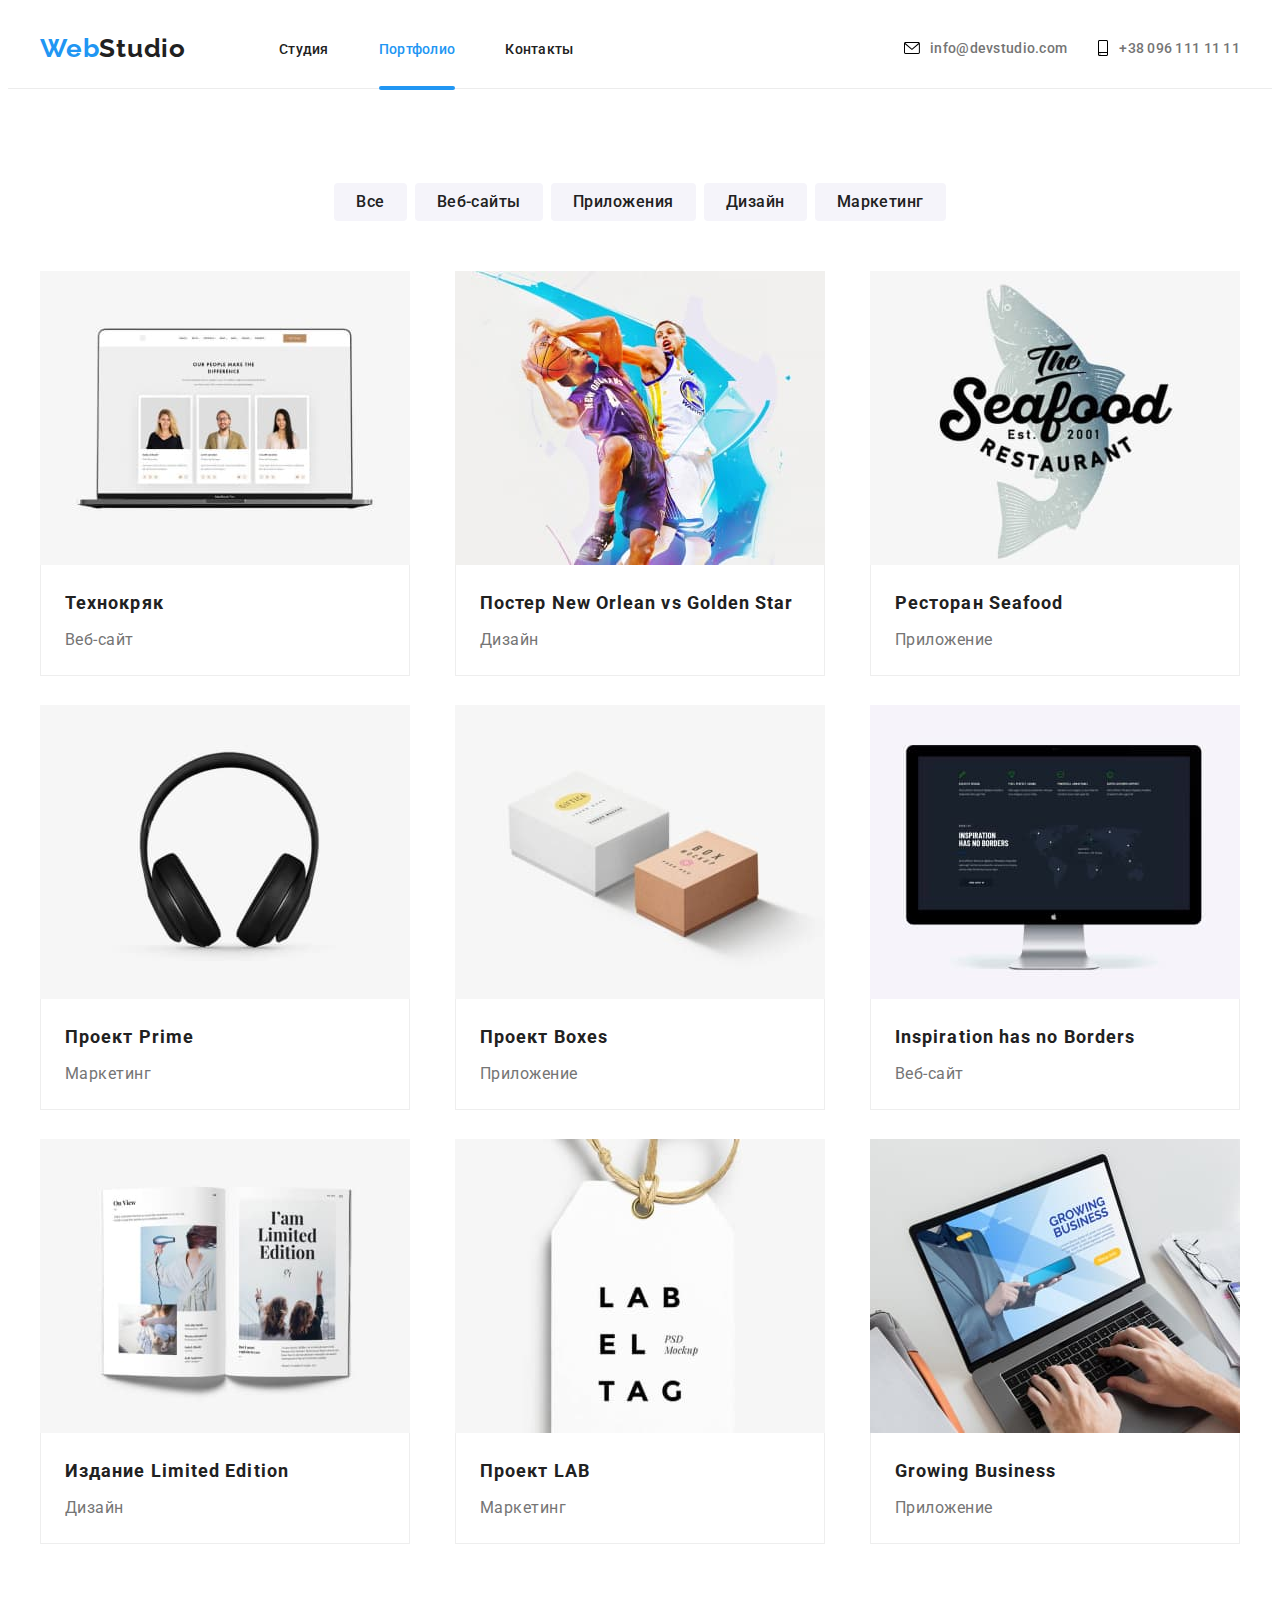
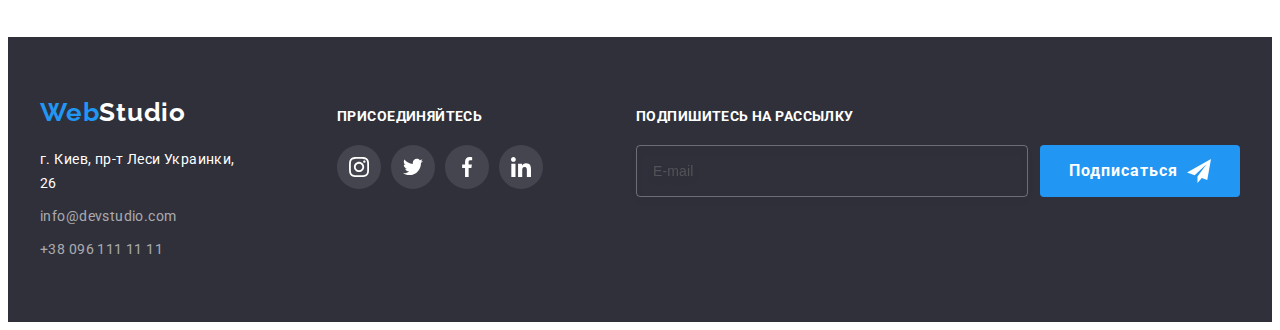
==== portfolio.html @ 103e04bd "Initial commit" ====
<!DOCTYPE html>
<html lang="ru">
  <head>
    <meta charset="UTF-8" />
    <meta http-equiv="X-UA-Compatible" content="IE=edge" />
    <meta name="viewport" content="width=device-width, initial-scale=1.0" />
    <title>Document</title>
    <link rel="preconnect" href="https://fonts.googleapis.com" />
    <link rel="preconnect" href="https://fonts.gstatic.com" crossorigin />
    <link
      href="https://fonts.googleapis.com/css2?family=Raleway:wght@700&family=Roboto:wght@400;500;700;900&display=swap"
      rel="stylesheet"
    />
    <link
      rel="stylesheet"
      href="https://cdnjs.cloudflare.com/ajax/libs/modern-normalize/1.1.0/modern-normalize.min.css"
      integrity="sha512-wpPYUAdjBVSE4KJnH1VR1HeZfpl1ub8YT/NKx4PuQ5NmX2tKuGu6U/JRp5y+Y8XG2tV+wKQpNHVUX03MfMFn9Q=="
      crossorigin="anonymous"
      referrerpolicy="no-referrer"
    />
    <link rel="stylesheet" href="./css/styles.css" />
  </head>

  <body>
    <header class="header">
      <div class="box-header conteiner">
        <nav class="nav">
          <div>
            <a href="./index.html" lang="en" class="logo"> <span>Web</span>Studio</a>
          </div>
          <ul class="nav-list">
            <li class="nav-li"><a href="./index.html" class="nav-link"> Студия </a></li>
            <li class="nav-li">
              <a href="./portfolio.html" class="nav-link">
                <span class="active-page">Портфолио</span>
              </a>
            </li>
            <li class="nav-li"><a href="" class="nav-link">Контакты</a></li>
          </ul>
        </nav>
        <div class="box-address">
          <a href="mailto:info@devstudio.com" class="contact">
            <svg width="16" height="12" class="icon-contact">
              <use href="./images/icons.svg#icon-envelope"></use>
            </svg>
            info@devstudio.com
          </a>

          <a href="tel:+38096111111" class="contact">
            <svg width="12" height="16" class="icon-contact">
              <use href="./images/icons.svg#icon-smartphone"></use>
            </svg>
            +38 096 111 11 11</a
          >
        </div>
      </div>
    </header>

    <main>
      <section class="section">
        <div class="conteiner">
          <h1 class="portfolio-title">Portfolio</h1>
          <ul class="filter">
            <li class="filter-li"><button type="button" class="button-filter">Все</button></li>
            <li class="filter-li">
              <button type="button" class="button-filter">Веб-сайты</button>
            </li>
            <li class="filter-li">
              <button type="button" class="button-filter">Приложения</button>
            </li>
            <li class="filter-li"><button type="button" class="button-filter">Дизайн</button></li>
            <li class="filter-li">
              <button type="button" class="button-filter">Маркетинг</button>
            </li>
          </ul>
          <ul class="examples">
            <li class="examples-list-item">
              <div class="box">
                <img src="./images/techocrack.jpg" alt="ноутбук" width="370" />
                <div class="hover">
                  <p>
                    Ресурс предлагает комплексные предложения с разным уровнем функционала и
                    сервисов. Все это позволит посетителю получить исчерпывающие сведения о компании
                    или частном лице.
                  </p>
                </div>
              </div>
              <div class="about">
                <h2 class="examles-title">Технокряк</h2>
                <p class="chapter">Веб-сайт</p>
              </div>
            </li>
            <li class="examples-list-item">
              <div class="box">
                <img src="./images/poster-new-orlean.jpg" alt="ноутбук" width="370" />
                <div class="hover">
                  <p>
                    Ресурс предлагает комплексные предложения с разным уровнем функционала и
                    сервисов. Все это позволит посетителю получить исчерпывающие сведения о компании
                    или частном лице.
                  </p>
                </div>
              </div>
              <div class="about">
                <h2 class="examles-title">
                  Постер <span lang="en">New Orlean vs Golden Star</span>
                </h2>
                <p class="chapter">Дизайн</p>
              </div>
            </li>
            <li class="examples-list-item">
              <div class="box">
                <img src="./images/restoraunt-seafood.jpg" alt="ноутбук" width="370" />
                <div class="hover">
                  <p>
                    Ресурс предлагает комплексные предложения с разным уровнем функционала и
                    сервисов. Все это позволит посетителю получить исчерпывающие сведения о компании
                    или частном лице.
                  </p>
                </div>
              </div>
              <div class="about">
                <h2 class="examles-title">Ресторан <span lang="en">Seafood</span></h2>
                <p class="chapter">Приложение</p>
              </div>
            </li>
            <li class="examples-list-item">
              <div class="box">
                <img src="./images/project-prime.jpg" alt="ноутбук" width="370" />
                <div class="hover">
                  <p>
                    Ресурс предлагает комплексные предложения с разным уровнем функционала и
                    сервисов. Все это позволит посетителю получить исчерпывающие сведения о компании
                    или частном лице.
                  </p>
                </div>
              </div>
              <div class="about">
                <h2 class="examles-title">Проект <span lang="en">Prime</span></h2>
                <p class="chapter">Маркетинг</p>
              </div>
            </li>
            <li class="examples-list-item">
              <div class="box">
                <img src="./images/project-box.jpg" alt="ноутбук" width="370" />
                <div class="hover">
                  <p>
                    Ресурс предлагает комплексные предложения с разным уровнем функционала и
                    сервисов. Все это позволит посетителю получить исчерпывающие сведения о компании
                    или частном лице.
                  </p>
                </div>
              </div>
              <div class="about">
                <h2 class="examles-title">Проект <span lang="en">Boxes</span></h2>
                <p class="chapter">Приложение</p>
              </div>
            </li>
            <li class="examples-list-item">
              <div class="box">
                <img src="./images/inspiration-has-no-border.jpg" alt="ноутбук" width="370" />
                <div class="hover">
                  <p>
                    Ресурс предлагает комплексные предложения с разным уровнем функционала и
                    сервисов. Все это позволит посетителю получить исчерпывающие сведения о компании
                    или частном лице.
                  </p>
                </div>
              </div>
              <div class="about">
                <h2 lang="en" class="examles-title">Inspiration has no Borders</h2>
                <p class="chapter">Веб-сайт</p>
              </div>
            </li>
            <li class="examples-list-item">
              <div class="box">
                <img src="./images/limited-edition.jpg" alt="ноутбук" width="370" />
                <div class="hover">
                  <p>
                    Ресурс предлагает комплексные предложения с разным уровнем функционала и
                    сервисов. Все это позволит посетителю получить исчерпывающие сведения о компании
                    или частном лице.
                  </p>
                </div>
              </div>
              <div class="about">
                <h2 class="examles-title">Издание <span lang="en">Limited Edition</span></h2>
                <p class="chapter">Дизайн</p>
              </div>
            </li>
            <li class="examples-list-item">
              <div class="box">
                <img src="./images/project-lab.jpg" alt="ноутбук" width="370" />
                <div class="hover">
                  <p>
                    Ресурс предлагает комплексные предложения с разным уровнем функционала и
                    сервисов. Все это позволит посетителю получить исчерпывающие сведения о компании
                    или частном лице.
                  </p>
                </div>
              </div>
              <div class="about">
                <h2 class="examles-title">Проект <span lang="en">LAB</span></h2>
                <p class="chapter">Маркетинг</p>
              </div>
            </li>
            <li class="examples-list-item">
              <div class="box">
                <img src="./images/application-growing-business.jpg" alt="ноутбук" width="370" />
                <div class="hover">
                  <p>
                    Ресурс предлагает комплексные предложения с разным уровнем функционала и
                    сервисов. Все это позволит посетителю получить исчерпывающие сведения о компании
                    или частном лице.
                  </p>
                </div>
              </div>

              <div class="about">
                <h2 lang="en" class="examles-title">Growing Business</h2>
                <p class="chapter">Приложение</p>
              </div>
            </li>
          </ul>
        </div>
      </section>
    </main>
    <footer class="footer">
        <div class="conteiner">
            <div class="contact-box">
                <a href="./index.html" lang="en" class="logo-footer"> <span>Web</span>Studio</a>
                <address>
                    <ul>
                        <li class="address-list"> <a href="https://goo.gl/maps/yEBao31RHu9TZT2b6" class="address">г. Киев, пр-т Леси
                                Украинки, 26</a> </li>
                        <li class="address-list"> <a href="mailto:info@devstudio.com" class="mail">info@devstudio.com</a></li>
                        <li class="address-list"> <a href="tel:+38096111111" class="tell">+38 096 111 11 11</a></li>
                    </ul>
                </address>
            </div>
            <div class="social-box-footer">
                <h2 class="title-footer" >Присоединяйтесь</h2>
                <ul class="social-list-footer">
                    <li class="social-icon-footer">
                        <a href="" class="footer-social-link">
                            <svg width="20" height="20">
                                <use href="./images/icons.svg#icon-instagram"></use>
                            </svg>
                        </a>
                        
                    </li>
                    <li class="social-icon-footer">
                        <a href="" class="footer-social-link">
                            <svg width="20" height="20">
                                <use href="./images/icons.svg#icon-twitter"></use>
                            </svg>
                        </a>
                        
                    </li>
                    <li class="social-icon-footer">
                        <a href="" class="footer-social-link">
                            <svg width="20" height="20">
                                <use href="./images/icons.svg#icon-facebook"></use>
                            </svg>
                        </a>
                        
                    </li>
                    <li class="social-icon-footer">
                        <a href="" class="footer-social-link">
                            <svg width="20" height="20">
                                <use href="./images/icons.svg#icon-linkedin"></use>
                            </svg>
                        </a>
                    </li>
                </ul>
            </div>
            <form class="footer-form">
                <h2 class="title-footer">Подпишитесь на рассылку</h2>
                <div class="form">
                <label for="email"></label>
                <input type="email" name="email" id="email" placeholder="E-mail" class="email">
                <button type="submit" class="button">
                    <span>Подписаться</span> 
                    <svg  width="24" height="24" >
                        <use href="./images/icons.svg#icon-send"></use>
                    </svg>
                </button>
                </div>
                
            </form>
            
        </div>
        
    </footer>






  </body>
</html>
---- css/styles.css ----
:root {
    --primary-text-color: #757575;
    --title-text-color: #212121;
    --accent-color:  #2196F3;
    --primary-white-color: #ffffff;
    --icons-color: #AFB1B8;
}

body {
        background-color: var(--primary-white-color);
        color: var(--primary-text-color);
        font-family:  Roboto, sans-serif;
        
}

h1, h2, h3, ul, p {
    margin: 0;
    padding: 0;
}

img {
    display: block;
}


/* *:hover,
*:focus {
    transition: opacity 2500ms cubic-bezier(0.4, 0, 0.2, 1);
} */

.conteiner {
    width: 1200px;
    margin-left: auto;
    margin-right: auto;
    padding-left: 15px;
    padding-right: 15px;
}

.section {
    padding-top: 94px;
    padding-bottom: 94px;

    
}



/* HEADER */

.header {
    /* height: 80px; */
    border-bottom: #ECECEC solid 1px;
    /* border: 1px solid red; */

}

.box-header {
    display: flex;
    justify-content: space-between;
    align-items: center;

}

.nav {
    display: flex;
    align-items: center;
}

.nav-list {
    display: flex;
}

.nav-li {
    position: relative;
}

.nav-li:not(:last-child) {
    margin-right: 50px;
}

.box-address {
    display: flex;
}



.box-contact{
    display: flex;
    align-items: center;

}
.box-contact:first-child {
    margin-right: 50px;
}


.nav-link {
    color: var(--title-text-color);
    font-weight: 500;
    font-size: 14px;
    line-height: 1.17;
    letter-spacing: 0.02em;
    text-decoration: none;

    padding: 32px 0;

    transition: color 250ms cubic-bezier(0.4, 0, 0.2, 1);
}



.nav-li,
.footer li {
    list-style-type: none;

}

.nav-link:hover,
.nav-link:focus,
.logo:hover,
.logo:focus,
.contact:hover,
.contact:focus,
.address:hover,
.address:focus,
.mail:hover,
.mail:focus,
.tell:hover,
.tell:focus {
    color: var(--accent-color);
    
}

.logo {
    margin-right: 93px;

    color: var(--title-text-color);
    font-family: 'Raleway';
    font-weight: 700;
    font-size: 26px;
    line-height: 1.19;
    letter-spacing: 0.03em;
    text-decoration: none;

    transition: color 250ms cubic-bezier(0.4, 0, 0.2, 1);
}

.logo span,
.active-page {
    color: var(--accent-color);
}

.active-page::after {
    position: absolute;
    content: "";
    left: 0;
    bottom: -32px;
    height: 4px;
    width: 100%;
    background-color: var(--accent-color);
    border-radius: 2px;
}


.contact {
    display: flex;
    align-items: center;


    color: var(--primary-text-color);
    text-decoration: none;
    font-weight: 500;
    font-size: 14px;
    line-height: 1.17;
    letter-spacing: 0.02em;

    padding: 32px 0;

    transition: color 250ms cubic-bezier(0.4, 0, 0.2, 1),
    fill 250ms cubic-bezier(0.4, 0, 0.2, 1);
   }

.contact:first-child {
       margin-right: 30px;
    }

.icon-header {
        padding-right: 10px;
    }

.contact:hover,
.contact:focus {
        fill: var(--accent-color);
    }

.contact span {
    color: var(--accent-color);
}


/* .contact::before {
    content: "";
    width: 16px;
    height: 12px;
    pading-right: 10px;
    background: red;
    background-image: url(../images/icons.svg#icon-smartphone);
    background-size: contain;
} */

.icon-contact {
    margin-right: 10px;
}




/* HERO */


.hero {
    /* height: calc(100vh - 80px);
    displey: flex;
    align-items: center;
    background-image: url("../images/baner.jpg"); */
    
    text-align: center;
    padding-top: 200px;
    padding-bottom: 200px;
    margin-left: auto;
    margin-right: auto;

    background: linear-gradient(to right, rgba(0, 0, 0, 0.1), 
    rgba(0, 0, 0, 0.1)), 
    url(../images/baner.jpg);
    background-repeat: no-repeat;
    background-size: cover;
    background-position: 50% 50%;

}

.hero h1 {
    margin-bottom: 30px;
 
    color: #ffffff;
    font-weight: 900;
    font-size: 44px;
    line-height: 1.36;
    letter-spacing: 0.06em;
    text-transform: uppercase;
}

.button {
   
    padding-top: 10px;
    padding-left: 32px;
    padding-bottom: 10px;
    padding-right: 32px;
    border-radius: 4px;

    background-color: var(--accent-color);
    font-family: inherit;
    font-weight: 700;
    font-size: 16px;
    line-height: 1.88;
    letter-spacing: 0.06em;
    color: #FFFFFF;
    border: none;
    cursor: pointer;
}


/* НАШЕ ПРЕИМУЩЕСТВО */

.benefits h2 {
    position: absolute;
    width: 1px;
    height: 1px;
    margin: -1px;
    border: 0;
    padding: 0;
    clip: rect(0 0 0 0);
    overflow: hidden;
}

.benefits-list {
    display: flex;
    justify-content: space-between;
}

.benefits h3 {
    margin-bottom: 10px;

    font-weight: 700;
    font-size: 14px;
    line-height: 1.14;
    letter-spacing: 0.03em;
    text-transform: uppercase;
    color: var(--title-text-color);
}

.benefits-list-item {
    width: 270px;
}

.benefits-box {
    display: flex;
    justify-content: center;
    align-items: center;
    margin-bottom: 30px;
    width: 270px;
    height: 120px;
    background-color: #F5F4FA;
    border-radius: 4px;
}


.benefits li,
.work li,
.comand li,
.filter li,
.examples li {
    list-style-type: none;
}

.benefits p {
    font-size: 14px;
    line-height: 1.71;
    letter-spacing: 0.03em;
}

/* WORK */

.work {
   padding-top: 0; 
}


.work-list {
    display: flex;
    justify-content: space-between;
}

.work-list-item {
    position: relative;
    
}

.work-list .label {
    display: flex;
    justify-content: center;
    align-items: center;

    position: absolute;
    left: 0;
    bottom: 0;
    
    height: 70px;
    width: 100%;
    background-color: rgba(47, 48, 58, 0.8);
}

.work-list .title {
    
    font-weight: 700;
    font-size: 14px;
    line-height: 1.14;
    text-align: center;
    
    letter-spacing: 0.03em;
    text-transform: uppercase;
    color: var(--primary-white-color);
}

.work h2,
.comand h2,
.clients h2 {
    margin-bottom: 50px;

    font-weight: 700;
    font-size: 36px;
    line-height: 1.17;
    text-align: center;
    letter-spacing: 0.03em;
    color: var(--title-text-color);
}



/* COMAND */

.comand  {
    background: #F5F4FA;
}

.comand-list {
    display: flex;
    justify-content: space-between;
}

.about {
    padding-top: 30px;
    padding-bottom: 30px;
    font-weight: 400;
    font-size: 16px;
    letter-spacing: 0.03em;
}

.comand h3 {
    /* margin-top: 30px; */
    margin-bottom: 10px;

    font-weight: 500;
    font-size: 16px;
    line-height: 1.19;
    color: var(--title-text-color);
    text-align: center;
}

.comand-list-item {
    width: 270px;
    /* height: 368px; */
    background: var(--primary-white-color);

    box-shadow: 0px 1px 3px rgba(0, 0, 0, 0.12), 0px 1px 1px rgba(0, 0, 0, 0.14), 0px 2px 1px rgba(0, 0, 0, 0.2);
    border-radius: 0px 0px 4px 4px;
}

.comand-list-item p {
    text-align: center
}

.social-box {
    display: flex;
    margin-top: 16px;
    justify-content: center;
}



.social-icon-link {
    display: flex;
    justify-content: center;
    align-items: center;

    width: 44px;
    height: 44px;
    border-radius: 50%;
    background-color: transparent;
    fill: var(--icons-color);

    transition: fill 250ms cubic-bezier(0.4, 0, 0.2, 1),
    background-color 250ms cubic-bezier(0.4, 0, 0.2, 1);
}

.social-icon-link:hover,
.social-icon-link:focus {
    fill: var(--primary-white-color);
    background-color: var(--accent-color);
}

.social-icon:not(:last-child) {
    margin-right: 10px;
}


/* CLIENTS */

.clients-list {
    
}

.client-list-item {
    list-style-type: none;
    
    }

.clients-list {
    display: flex;
    justify-content: space-between;

    }

.clients-link {
    display: flex;
    justify-content: center;
    align-items: center;

    width: 170px;
    height: 92px;
    border: 1px solid var(--icons-color);
    fill: var(--icons-color);
    border-radius: 4px;
    
    transition: fill 200ms cubic-bezier(0.4, 0, 0.2, 1),
    border-color 250ms cubic-bezier(0.4, 0, 0.2, 1);
}

    
        

.clients-link:hover,
.clients-link:focus {
    border-color: var(--accent-color);
    fill: var(--accent-color);

}


/* FOOTER */

.footer {
    
    /* padding-top: 60px; */
    /* padding-bottom: 60px; */
    background-color: #2F303A;
    /* width: 100vw; */
        
}

.footer .conteiner {
    display: flex;
}

.footer .contact-box {
    padding: 60px 0;
}


.logo-footer {
    display: inline-block;
   
    color: var(--primary-white-color);
    font-family: 'Raleway';
    font-weight: 700;
    font-size: 26px;
    line-height: 1.19;
    letter-spacing: 0.03em;
}

.logo-footer span {
    color: var(--accent-color);
}

.footer a {
    text-decoration: none;
}

.address-list:first-child {
    margin-top: 20px;
}

.address-list {
    margin-top: 9px;
    font-style: normal;
}

.address {
    display: inline-block;
   

    font-size: 14px;
    line-height: 1.71;
    letter-spacing: 0.03em;
    color: var(--primary-white-color);
    

}

.mail,
.tell {
    display: inline-block;
    

    font-weight: 400;
    font-size: 14px;
    line-height: 1.71;
    letter-spacing: 0.03em;
    color: rgba(255, 255, 255, 0.6);
   
}

.social-box-footer {
    margin-left: 85px;
    padding-top: 72px;
    padding-bottom: 100px;
}


.title-footer {
    margin-bottom: 20px;
    font-weight: 700;
    font-size: 14px;
    line-height: 1.14;
    letter-spacing: 0.03em;
    text-transform: uppercase;
    color: var(--primary-white-color);
}

.footer-social-link {
    display: flex;
    justify-content: center;
    align-items: center;
    
    width: 44px;
    height: 44px;
    border-radius: 50%;
    background-color: rgba(255, 255, 255, 0.1);
    fill: var(--primary-white-color);

    transition: background-color 250ms cubic-bezier(0.4, 0, 0.2, 1);

    
}

.footer-social-link:hover,
.footer-social-link:focus {
    background-color: var(--accent-color)
}

.social-list-footer {
    display: flex;

}

.social-icon-footer:not(:last-child) {
    margin-right: 10px;
}


.footer-form {
    margin-left: 93px;
    padding-top: 72px;
    padding-bottom: 94px;
}


.footer-form .form {
    display: flex;
}

.footer-form .email {
    width: 358px;
    background-color: inherit;
    padding: 15px 16px;
    margin-right: 12px;

    font-weight: 400;
    font-size: 16px;
    line-height: 1.25;
    letter-spacing: 0.03em;
    color: rgba(255, 255, 255, 0.6);
    border: 1px solid rgba(255, 255, 255, 0.3);
    filter: drop-shadow(0px 4px 4px rgba(0, 0, 0, 0.15));
    border-radius: 4px;
}

.footer-form .button {
    width: 200px;
    padding: 10px 29px;
    display: flex;
    justify-content: space-between;
    align-items: center;
    
}




/* PORTFOLIO */

.portfolio-title {
    display: none;
}

.filter {
    display: flex;
    justify-content: center;
    margin-bottom: 50px;
  }

.button-filter {
    display: inline-block;
    padding-left: 22px;
    padding-bottom: 6px;
    padding-right: 22px;
    padding-top: 6px;
    border-radius: 4px;

    background-color: #F5F4FA;
    font-family: inherit;
    font-weight: 500;
    font-size: 16px;
    line-height: 1.62;
    text-align: center;
    letter-spacing: 0.03em;
    color: var(--title-text-color);
    border: none;
    list-style-type: none;
    cursor: pointer;

    transition: background-color 250ms cubic-bezier(0.4, 0, 0.2, 1),
    color 250ms cubic-bezier(0.4, 0, 0.2, 1),
    box-shadow 250ms cubic-bezier(0.4, 0, 0.2, 1);
}

.filter-li:not(:last-child) {
    margin-right: 8px;
}



.button-filter:hover,
.button-filter:focus {
    background-color: #2196F3;
    color: var(--primary-white-color);
    box-shadow: 0px 3px 1px rgba(0, 0, 0, 0.1), 0px 1px 2px rgba(0, 0, 0, 0.08), 0px 2px 2px rgba(0, 0, 0, 0.12);
 }

.examples {
    display: flex;
    flex-wrap: wrap;
    justify-content: space-between;

    
}

.examples .box {
    position: relative;
    overflow: hidden;
}



.examples-list-item .hover {
    position: absolute;
    left: 0;
    top: 0;
    background-color: rgba(33, 150, 243, 0.9);
    height: 100%;
    width: 100%;

    padding: 63px 24px;

    transform: translateY(100%);
    transition: transform 250ms cubic-bezier(0.4, 0, 0.2, 1);

    font-size: 18px;
    line-height: 1.56;
    letter-spacing: 0.03em;
    color: var(--primary-white-color);

    /* opacity: 0; */

}

.examples-list-item:hover .hover {
    /* opacity: 1; */
    transform: translateY(0);
    
}


.examles-title {
    margin-bottom: 4px;
   
    font-weight: 700;
    font-size: 18px;
    line-height: 2;
    letter-spacing: 0.06em;
    color: var(--title-text-color);
}

.examples-list-item {
    height: 404px;
    width: 370px;
    
    margin-bottom: 30px;

    transition: box-shadow 250ms cubic-bezier(0.4, 0, 0.2, 1);
}

.examples-list-item:nth-last-child(-n+3){
    margin-bottom: 0;
}


 
.examples-list-item:hover,
.examples-list-item:focus {
    box-shadow: 
    0px 1px 1px rgba(0, 0, 0, 0.12), 
    0px 4px 4px rgba(0, 0, 0, 0.06), 
    1px 4px 6px rgba(0, 0, 0, 0.16);
}


.examples-list-item .about {
    padding-top: 20px;
    padding-right: 24px;
    padding-bottom: 20px;
    padding-left: 24px;
    border: #EEEEEE solid 1px;
    border-top: none;
}

.chapter {
    font-size: 16px;
    line-height: 1.88;
    letter-spacing: 0.03em;
    
}


/* MODAL */

.backdrop {
    position: fixed;
    top: 0;
    left: 0;
    background-color: rgba(0, 0, 0, 0.2);
    height: 100%;
    width: 100%;

    visibility: visible;
    opacity: 1;
    transform: scale(1);
    transition: opacity 250ms cubic-bezier(0.4, 0, 0.2, 1),
    transform 250ms cubic-bezier(0.4, 0, 0.2, 1),
    visibility 250ms cubic-bezier(0.4, 0, 0.2, 1);
}

.backdrop.is-hidden {
    visibility: hidden;
    pointer-events: none;
    opacity: 0;

    transform: scale(0.1);
 

}

.modal {
    position: absolute;
    top: 50%;
    left: 50%;
    transform: translate(-50%, -50%);
    width: 528px;
    height: 581px;
    background-color: var(--primary-white-color);
    box-shadow: 
    0px 1px 3px rgba(0, 0, 0, 0.12), 
    0px 1px 1px rgba(0, 0, 0, 0.14), 
    0px 2px 1px rgba(0, 0, 0, 0.2);
    border-radius: 4px;

    
}




.modal .close-icon {
    display: flex;
    justify-content: center;
    align-items: center;
    fill: var(--title-text-color);
    

    position: absolute;
    top: 8px;
    right: 8px;
    height: 30px;
    width: 30px;
    background-color: var(--primary-white-color);
    border: 1px solid rgba(0, 0, 0, 0.1);
    border-radius: 50%;
    cursor: pointer;

    fill: var(--title-text-color);
}


.modal .form-modal {
    padding: 40px;
    display: flex;
    flex-direction: column;

}


.modal .title {
    margin-bottom: 12px;
   
    font-weight: 700;
    font-size: 20px;
    line-height: 1.15;
    text-align: center;
    letter-spacing: 0.03em;

    color: var(--title-text-color);
}


.modal .form-field {
    position: relative;
    
    margin-bottom: 10px;

    /* border: 1px solid red; */
}


.modal .form-label {
    display: block;
    margin-bottom: 4px;

    font-weight: 400;
    font-size: 12px;
    line-height: 1.17;
    letter-spacing: 0.01em;
    
    color: var(--primary-text-color);

    /* border: 1px solid greenyellow; */
}

.modal .form-input {
    display: inline-block;
    width: 100%;
    height: 40px;
    padding-left: 42px;
    border: 1px solid rgba(33, 33, 33, 0.2);
    border-radius: 4px;
    cursor: pointer;

    transition: border-color 250ms cubic-bezier(0.4, 0, 0.2, 1);
    
}

.modal .form-icon {
    display: inline-block;
    position: absolute;
    bottom: 7px;
    left: 14px;
    fill: var(--title-text-color);

    transition: fill 250ms cubic-bezier(0.4, 0, 0.2, 1);
}

.modal .form-input:focus,
.modal .form-input:hover,
.modal .form-texterea:focus,
.modal .form-texterea:hover {
    border-color: var(--accent-color);
    
}

.modal .form-input:focus + .form-icon {
    fill: var(--accent-color);
}

.modal .form-input:focus,
.modal .form-texterea:focus {
    outline: none;
}

.modal .form-coment {
    position: relative;
    
}


.modal .form-texterea {
    resize: none;
    width: 100%;
    height: 120px;
    padding: 12px 16px;
    border: 1px solid rgba(33, 33, 33, 0.2);
    border-radius: 4px;
    cursor: pointer;
    transition: border-color 250ms cubic-bezier(0.4, 0, 0.2, 1);
}

::-webkit-input-placeholder {
    font-weight: 400;
    font-size: 14px;
    line-height: 1.14;
    letter-spacing: 0.01em;
    color: rgba(117, 117, 117, 0.5);

}

:-moz-placeholder {
    font-weight: 400;
    font-size: 14px;
    line-height: 1.14;
    letter-spacing: 0.01em;
    color: rgba(117, 117, 117, 0.5);
}

::-moz-placeholder {
    font-weight: 400;
    font-size: 14px;
    line-height: 1.14;
    letter-spacing: 0.01em;
    color: rgba(117, 117, 117, 0.5);
}

:-ms-input-placeholder {

    font-weight: 400;
    font-size: 14px;
    line-height: 1.14;
    letter-spacing: 0.01em;
    color: rgba(117, 117, 117, 0.5);
}

.modal .form-checkbox {
    margin-top: 20px;
    position: relative;
    margin-bottom: 30px;
  

}

.modal .form-checkbox-hid {
    position: absolute;
    width: 1px;
    height: 1px;
    margin: -1px;
    border: 0;
    padding: 0;
    clip: rect(0 0 0 0);
    overflow: hidden;
}


.modal .check-icon {
    display: inline-block;
    position: absolute;
    top: 3px;
    left: 0;
    width: 16px;
    height: 15px;
    fill: transparent;
    border: 1px solid var(--title-text-color);
    border-radius: 2px;
    transition: fill 250ms cubic-bezier(0.4, 0, 0.2, 1);
}

.modal .label-checkbox {

    font-weight: 400;
    font-size: 14px;
    line-height: 1.71;
    letter-spacing: 0.03em;
    color: var(--primary-text-color);

    margin-left: 36px;
    
}

.modal .form-checkbox-hid:checked + .check-icon {
    fill: var(--accent-color);

}


.modal .border {
    display: inline-block;
    position: absolute;
    top: -1px;
    left: -1px;
}


.modal .policy {
    color: var(--accent-color);
}

.modal .button {
    margin: 0 auto;
    width: 200px;
    box-shadow: 0px 4px 4px rgba(0, 0, 0, 0.15);
    border-radius: 4px;
}
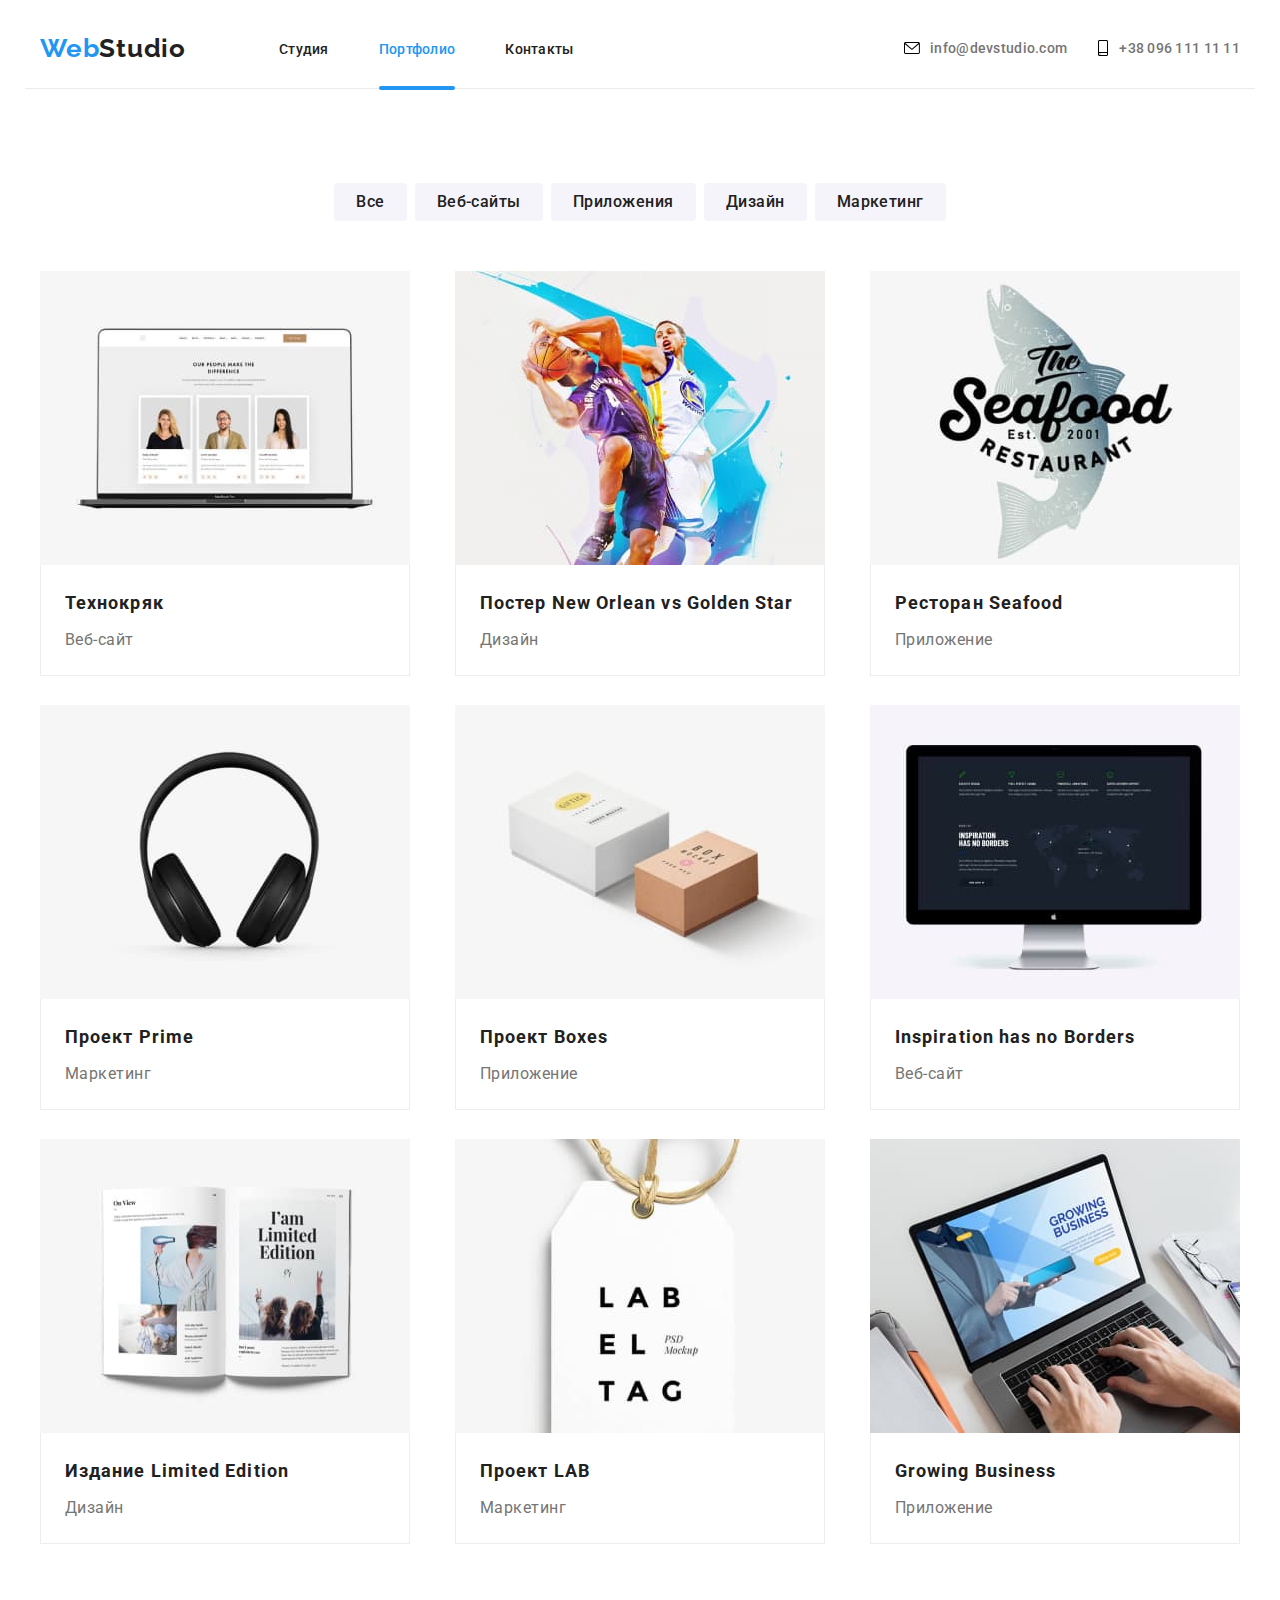
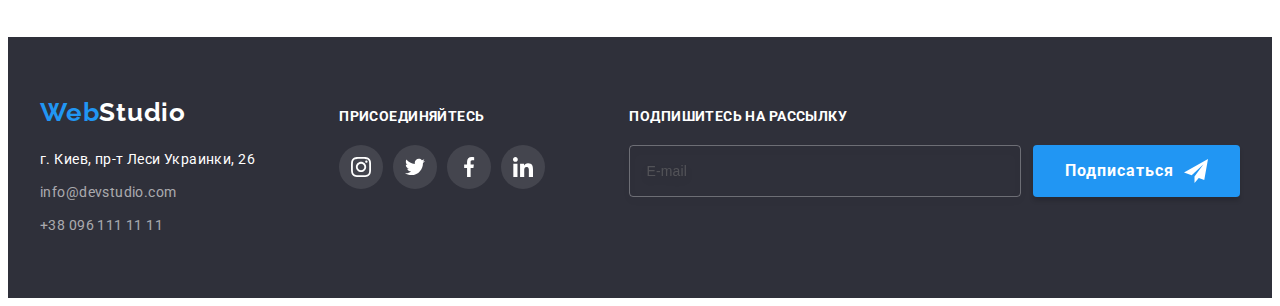
==== commit 5ac6f2c5: "add bem" ====
--- a/portfolio.html
+++ b/portfolio.html
@@ -22,32 +22,32 @@
   </head>
 
   <body>
-    <header class="header">
-      <div class="box-header conteiner">
-        <nav class="nav">
+    <header class="header conteiner">
+      <div class="header__box">
+        <nav class="header__nav">
           <div>
-            <a href="./index.html" lang="en" class="logo"> <span>Web</span>Studio</a>
+            <a href="./index.html" lang="en" class="logo header__logo">
+              <span class="logo--accent">Web</span>Studio</a
+            >
           </div>
-          <ul class="nav-list">
-            <li class="nav-li"><a href="./index.html" class="nav-link"> Студия </a></li>
-            <li class="nav-li">
-              <a href="./portfolio.html" class="nav-link">
-                <span class="active-page">Портфолио</span>
-              </a>
-            </li>
-            <li class="nav-li"><a href="" class="nav-link">Контакты</a></li>
+          <ul class="header__list">
+            <li class="header__li"><a href="./index.html" class="header__link">Студия</a></li>
+            <li class="header__li">
+              <a href="./portfolio.html" class="header__link header__link--active">Портфолио</a>
+            </li>
+            <li class="header__li"><a href="" class="header__link">Контакты</a></li>
           </ul>
         </nav>
-        <div class="box-address">
-          <a href="mailto:info@devstudio.com" class="contact">
-            <svg width="16" height="12" class="icon-contact">
+        <div class="header__box">
+          <a href="mailto:info@devstudio.com" class="header__contact">
+            <svg width="16" height="12" class="header__icon">
               <use href="./images/icons.svg#icon-envelope"></use>
             </svg>
             info@devstudio.com
           </a>
 
-          <a href="tel:+38096111111" class="contact">
-            <svg width="12" height="16" class="icon-contact">
+          <a href="tel:+38096111111" class="header__contact">
+            <svg width="12" height="16" class="header__icon">
               <use href="./images/icons.svg#icon-smartphone"></use>
             </svg>
             +38 096 111 11 11</a
@@ -58,167 +58,173 @@
 
     <main>
       <section class="section">
-        <div class="conteiner">
-          <h1 class="portfolio-title">Portfolio</h1>
+        <div class="conteiner portfolio">
+          <h1 class="portfolio__title">Portfolio</h1>
+
           <ul class="filter">
-            <li class="filter-li"><button type="button" class="button-filter">Все</button></li>
-            <li class="filter-li">
-              <button type="button" class="button-filter">Веб-сайты</button>
-            </li>
-            <li class="filter-li">
-              <button type="button" class="button-filter">Приложения</button>
-            </li>
-            <li class="filter-li"><button type="button" class="button-filter">Дизайн</button></li>
-            <li class="filter-li">
-              <button type="button" class="button-filter">Маркетинг</button>
+            <li class="filter__item">
+              <button type="button" class="filter__button">Все</button>
+            </li>
+            <li class="filter__item">
+              <button type="button" class="filter__button">Веб-сайты</button>
+            </li>
+            <li class="filter__item">
+              <button type="button" class="filter__button">Приложения</button>
+            </li>
+            <li class="filter__item">
+              <button type="button" class="filter__button">Дизайн</button>
+            </li>
+            <li class="filter__item">
+              <button type="button" class="filter__button">Маркетинг</button>
             </li>
           </ul>
+
           <ul class="examples">
-            <li class="examples-list-item">
-              <div class="box">
+            <li class="examples__item">
+              <div class="examples__box">
                 <img src="./images/techocrack.jpg" alt="ноутбук" width="370" />
-                <div class="hover">
-                  <p>
-                    Ресурс предлагает комплексные предложения с разным уровнем функционала и
-                    сервисов. Все это позволит посетителю получить исчерпывающие сведения о компании
-                    или частном лице.
-                  </p>
-                </div>
-              </div>
-              <div class="about">
-                <h2 class="examles-title">Технокряк</h2>
-                <p class="chapter">Веб-сайт</p>
-              </div>
-            </li>
-            <li class="examples-list-item">
-              <div class="box">
+                <div class="examples__hover">
+                  <p>
+                    Ресурс предлагает комплексные предложения с разным уровнем функционала и
+                    сервисов. Все это позволит посетителю получить исчерпывающие сведения о компании
+                    или частном лице.
+                  </p>
+                </div>
+              </div>
+              <div class="examples__about">
+                <h2 class="examples__title">Технокряк</h2>
+                <p class="examples__chapter">Веб-сайт</p>
+              </div>
+            </li>
+            <li class="examples__item">
+              <div class="examples__box">
                 <img src="./images/poster-new-orlean.jpg" alt="ноутбук" width="370" />
-                <div class="hover">
-                  <p>
-                    Ресурс предлагает комплексные предложения с разным уровнем функционала и
-                    сервисов. Все это позволит посетителю получить исчерпывающие сведения о компании
-                    или частном лице.
-                  </p>
-                </div>
-              </div>
-              <div class="about">
-                <h2 class="examles-title">
+                <div class="examples__hover">
+                  <p>
+                    Ресурс предлагает комплексные предложения с разным уровнем функционала и
+                    сервисов. Все это позволит посетителю получить исчерпывающие сведения о компании
+                    или частном лице.
+                  </p>
+                </div>
+              </div>
+              <div class="examples__about">
+                <h2 class="examples__title">
                   Постер <span lang="en">New Orlean vs Golden Star</span>
                 </h2>
-                <p class="chapter">Дизайн</p>
-              </div>
-            </li>
-            <li class="examples-list-item">
-              <div class="box">
+                <p class="examples__chapter">Дизайн</p>
+              </div>
+            </li>
+            <li class="examples__item">
+              <div class="examples__box">
                 <img src="./images/restoraunt-seafood.jpg" alt="ноутбук" width="370" />
-                <div class="hover">
-                  <p>
-                    Ресурс предлагает комплексные предложения с разным уровнем функционала и
-                    сервисов. Все это позволит посетителю получить исчерпывающие сведения о компании
-                    или частном лице.
-                  </p>
-                </div>
-              </div>
-              <div class="about">
-                <h2 class="examles-title">Ресторан <span lang="en">Seafood</span></h2>
-                <p class="chapter">Приложение</p>
-              </div>
-            </li>
-            <li class="examples-list-item">
-              <div class="box">
+                <div class="examples__hover">
+                  <p>
+                    Ресурс предлагает комплексные предложения с разным уровнем функционала и
+                    сервисов. Все это позволит посетителю получить исчерпывающие сведения о компании
+                    или частном лице.
+                  </p>
+                </div>
+              </div>
+              <div class="examples__about">
+                <h2 class="examples__title">Ресторан <span lang="en">Seafood</span></h2>
+                <p class="examples__chapter">Приложение</p>
+              </div>
+            </li>
+            <li class="examples__item">
+              <div class="examples__box">
                 <img src="./images/project-prime.jpg" alt="ноутбук" width="370" />
-                <div class="hover">
-                  <p>
-                    Ресурс предлагает комплексные предложения с разным уровнем функционала и
-                    сервисов. Все это позволит посетителю получить исчерпывающие сведения о компании
-                    или частном лице.
-                  </p>
-                </div>
-              </div>
-              <div class="about">
-                <h2 class="examles-title">Проект <span lang="en">Prime</span></h2>
-                <p class="chapter">Маркетинг</p>
-              </div>
-            </li>
-            <li class="examples-list-item">
-              <div class="box">
+                <div class="examples__hover">
+                  <p>
+                    Ресурс предлагает комплексные предложения с разным уровнем функционала и
+                    сервисов. Все это позволит посетителю получить исчерпывающие сведения о компании
+                    или частном лице.
+                  </p>
+                </div>
+              </div>
+              <div class="examples__about">
+                <h2 class="examples__title">Проект <span lang="en">Prime</span></h2>
+                <p class="examples__chapter">Маркетинг</p>
+              </div>
+            </li>
+            <li class="examples__item">
+              <div class="examples__box">
                 <img src="./images/project-box.jpg" alt="ноутбук" width="370" />
-                <div class="hover">
-                  <p>
-                    Ресурс предлагает комплексные предложения с разным уровнем функционала и
-                    сервисов. Все это позволит посетителю получить исчерпывающие сведения о компании
-                    или частном лице.
-                  </p>
-                </div>
-              </div>
-              <div class="about">
-                <h2 class="examles-title">Проект <span lang="en">Boxes</span></h2>
-                <p class="chapter">Приложение</p>
-              </div>
-            </li>
-            <li class="examples-list-item">
-              <div class="box">
+                <div class="examples__hover">
+                  <p>
+                    Ресурс предлагает комплексные предложения с разным уровнем функционала и
+                    сервисов. Все это позволит посетителю получить исчерпывающие сведения о компании
+                    или частном лице.
+                  </p>
+                </div>
+              </div>
+              <div class="examples__about">
+                <h2 class="examples__title">Проект <span lang="en">Boxes</span></h2>
+                <p class="examples__chapter">Приложение</p>
+              </div>
+            </li>
+            <li class="examples__item">
+              <div class="examples__box">
                 <img src="./images/inspiration-has-no-border.jpg" alt="ноутбук" width="370" />
-                <div class="hover">
-                  <p>
-                    Ресурс предлагает комплексные предложения с разным уровнем функционала и
-                    сервисов. Все это позволит посетителю получить исчерпывающие сведения о компании
-                    или частном лице.
-                  </p>
-                </div>
-              </div>
-              <div class="about">
-                <h2 lang="en" class="examles-title">Inspiration has no Borders</h2>
-                <p class="chapter">Веб-сайт</p>
-              </div>
-            </li>
-            <li class="examples-list-item">
-              <div class="box">
+                <div class="examples__hover">
+                  <p>
+                    Ресурс предлагает комплексные предложения с разным уровнем функционала и
+                    сервисов. Все это позволит посетителю получить исчерпывающие сведения о компании
+                    или частном лице.
+                  </p>
+                </div>
+              </div>
+              <div class="examples__about">
+                <h2 lang="en" class="examples__title">Inspiration has no Borders</h2>
+                <p class="examples__chapter">Веб-сайт</p>
+              </div>
+            </li>
+            <li class="examples__item">
+              <div class="examples__box">
                 <img src="./images/limited-edition.jpg" alt="ноутбук" width="370" />
-                <div class="hover">
-                  <p>
-                    Ресурс предлагает комплексные предложения с разным уровнем функционала и
-                    сервисов. Все это позволит посетителю получить исчерпывающие сведения о компании
-                    или частном лице.
-                  </p>
-                </div>
-              </div>
-              <div class="about">
-                <h2 class="examles-title">Издание <span lang="en">Limited Edition</span></h2>
-                <p class="chapter">Дизайн</p>
-              </div>
-            </li>
-            <li class="examples-list-item">
-              <div class="box">
+                <div class="examples__hover">
+                  <p>
+                    Ресурс предлагает комплексные предложения с разным уровнем функционала и
+                    сервисов. Все это позволит посетителю получить исчерпывающие сведения о компании
+                    или частном лице.
+                  </p>
+                </div>
+              </div>
+              <div class="examples__about">
+                <h2 class="examples__title">Издание <span lang="en">Limited Edition</span></h2>
+                <p class="examples__chapter">Дизайн</p>
+              </div>
+            </li>
+            <li class="examples__item">
+              <div class="examples__box">
                 <img src="./images/project-lab.jpg" alt="ноутбук" width="370" />
-                <div class="hover">
-                  <p>
-                    Ресурс предлагает комплексные предложения с разным уровнем функционала и
-                    сервисов. Все это позволит посетителю получить исчерпывающие сведения о компании
-                    или частном лице.
-                  </p>
-                </div>
-              </div>
-              <div class="about">
-                <h2 class="examles-title">Проект <span lang="en">LAB</span></h2>
-                <p class="chapter">Маркетинг</p>
-              </div>
-            </li>
-            <li class="examples-list-item">
-              <div class="box">
+                <div class="examples__hover">
+                  <p>
+                    Ресурс предлагает комплексные предложения с разным уровнем функционала и
+                    сервисов. Все это позволит посетителю получить исчерпывающие сведения о компании
+                    или частном лице.
+                  </p>
+                </div>
+              </div>
+              <div class="examples__about">
+                <h2 class="examples__title">Проект <span lang="en">LAB</span></h2>
+                <p class="examples__chapter">Маркетинг</p>
+              </div>
+            </li>
+            <li class="examples__item">
+              <div class="examples__box">
                 <img src="./images/application-growing-business.jpg" alt="ноутбук" width="370" />
-                <div class="hover">
-                  <p>
-                    Ресурс предлагает комплексные предложения с разным уровнем функционала и
-                    сервисов. Все это позволит посетителю получить исчерпывающие сведения о компании
-                    или частном лице.
-                  </p>
-                </div>
-              </div>
-
-              <div class="about">
-                <h2 lang="en" class="examles-title">Growing Business</h2>
-                <p class="chapter">Приложение</p>
+                <div class="examples__hover">
+                  <p>
+                    Ресурс предлагает комплексные предложения с разным уровнем функционала и
+                    сервисов. Все это позволит посетителю получить исчерпывающие сведения о компании
+                    или частном лице.
+                  </p>
+                </div>
+              </div>
+
+              <div class="examples__about">
+                <h2 lang="en" class="examples__title">Growing Business</h2>
+                <p class="examples__chapter">Приложение</p>
               </div>
             </li>
           </ul>
@@ -226,77 +232,78 @@
       </section>
     </main>
     <footer class="footer">
-        <div class="conteiner">
-            <div class="contact-box">
-                <a href="./index.html" lang="en" class="logo-footer"> <span>Web</span>Studio</a>
-                <address>
-                    <ul>
-                        <li class="address-list"> <a href="https://goo.gl/maps/yEBao31RHu9TZT2b6" class="address">г. Киев, пр-т Леси
-                                Украинки, 26</a> </li>
-                        <li class="address-list"> <a href="mailto:info@devstudio.com" class="mail">info@devstudio.com</a></li>
-                        <li class="address-list"> <a href="tel:+38096111111" class="tell">+38 096 111 11 11</a></li>
-                    </ul>
-                </address>
-            </div>
-            <div class="social-box-footer">
-                <h2 class="title-footer" >Присоединяйтесь</h2>
-                <ul class="social-list-footer">
-                    <li class="social-icon-footer">
-                        <a href="" class="footer-social-link">
-                            <svg width="20" height="20">
-                                <use href="./images/icons.svg#icon-instagram"></use>
-                            </svg>
-                        </a>
-                        
-                    </li>
-                    <li class="social-icon-footer">
-                        <a href="" class="footer-social-link">
-                            <svg width="20" height="20">
-                                <use href="./images/icons.svg#icon-twitter"></use>
-                            </svg>
-                        </a>
-                        
-                    </li>
-                    <li class="social-icon-footer">
-                        <a href="" class="footer-social-link">
-                            <svg width="20" height="20">
-                                <use href="./images/icons.svg#icon-facebook"></use>
-                            </svg>
-                        </a>
-                        
-                    </li>
-                    <li class="social-icon-footer">
-                        <a href="" class="footer-social-link">
-                            <svg width="20" height="20">
-                                <use href="./images/icons.svg#icon-linkedin"></use>
-                            </svg>
-                        </a>
-                    </li>
-                </ul>
-            </div>
-            <form class="footer-form">
-                <h2 class="title-footer">Подпишитесь на рассылку</h2>
-                <div class="form">
-                <label for="email"></label>
-                <input type="email" name="email" id="email" placeholder="E-mail" class="email">
-                <button type="submit" class="button">
-                    <span>Подписаться</span> 
-                    <svg  width="24" height="24" >
-                        <use href="./images/icons.svg#icon-send"></use>
-                    </svg>
-                </button>
-                </div>
-                
-            </form>
-            
+      <div class="conteiner footer__conteiner">
+        <div class="footer__box">
+          <a href="./index.html" lang="en" class="logo footer__logo">
+            <span class="footer__logo--accent">Web</span>Studio</a
+          >
+          <address class="address">
+            <ul>
+              <li class="address__item">
+                <a href="https://goo.gl/maps/yEBao31RHu9TZT2b6" class="address__link"
+                  >г. Киев, пр-т Леси Украинки, 26</a
+                >
+              </li>
+              <li class="address__item">
+                <a href="mailto:info@devstudio.com" class="address__link address__link--color"
+                  >info@devstudio.com</a
+                >
+              </li>
+              <li class="address__item">
+                <a href="tel:+38096111111" class="address__link address__link--color"
+                  >+38 096 111 11 11</a
+                >
+              </li>
+            </ul>
+          </address>
         </div>
-        
+        <div class="footer_box2">
+          <h2 class="footer__title">Присоединяйтесь</h2>
+          <ul class="social">
+            <li class="social__item">
+              <a href="" class="social__link footer__link--color">
+                <svg width="20" height="20">
+                  <use href="./images/icons.svg#icon-instagram"></use>
+                </svg>
+              </a>
+            </li>
+            <li class="social__item">
+              <a href="" class="social__link footer__link--color">
+                <svg width="20" height="20">
+                  <use href="./images/icons.svg#icon-twitter"></use>
+                </svg>
+              </a>
+            </li>
+            <li class="social__item">
+              <a href="" class="social__link footer__link--color">
+                <svg width="20" height="20">
+                  <use href="./images/icons.svg#icon-facebook"></use>
+                </svg>
+              </a>
+            </li>
+            <li class="social__item">
+              <a href="" class="social__link footer__link--color">
+                <svg width="20" height="20">
+                  <use href="./images/icons.svg#icon-linkedin"></use>
+                </svg>
+              </a>
+            </li>
+          </ul>
+        </div>
+        <form class="form">
+          <h2 class="form__title">Подпишитесь на рассылку</h2>
+          <div class="form__box">
+            <label for="email"></label>
+            <input type="email" name="email" id="email" placeholder="E-mail" class="form__email" />
+            <button type="submit" class="button form__button">
+              <span class="form__action">Подписаться</span>
+              <svg width="24" height="24">
+                <use href="./images/icons.svg#icon-send"></use>
+              </svg>
+            </button>
+          </div>
+        </form>
+      </div>
     </footer>
-
-
-
-
-
-
   </body>
 </html>
--- a/css/styles.css
+++ b/css/styles.css
@@ -22,6 +22,13 @@
     display: block;
 }
 
+li {
+    list-style-type: none;
+}
+
+a {
+    text-decoration:none;
+}
 
 /* *:hover,
 *:focus {
@@ -48,59 +55,44 @@
 /* HEADER */
 
 .header {
-    /* height: 80px; */
     border-bottom: #ECECEC solid 1px;
-    /* border: 1px solid red; */
-
-}
-
-.box-header {
+
+}
+
+.header__box {
     display: flex;
     justify-content: space-between;
     align-items: center;
 
 }
 
-.nav {
+.header__nav {
     display: flex;
     align-items: center;
 }
 
-.nav-list {
-    display: flex;
-}
-
-.nav-li {
+.header__list {
+    display: flex;
+}
+
+.header__li {
     position: relative;
 }
 
-.nav-li:not(:last-child) {
+.header__li:not(:last-child) {
     margin-right: 50px;
 }
 
-.box-address {
-    display: flex;
-}
-
-
-
-.box-contact{
-    display: flex;
-    align-items: center;
-
-}
-.box-contact:first-child {
-    margin-right: 50px;
-}
-
-
-.nav-link {
+.header__box {
+    display: flex;
+}
+
+.header__link {
     color: var(--title-text-color);
     font-weight: 500;
     font-size: 14px;
     line-height: 1.17;
     letter-spacing: 0.02em;
-    text-decoration: none;
 
     padding: 32px 0;
 
@@ -109,48 +101,45 @@
 
 
 
-.nav-li,
-.footer li {
-    list-style-type: none;
-
-}
-
-.nav-link:hover,
-.nav-link:focus,
+.header__link:hover,
+.header__link:focus,
 .logo:hover,
 .logo:focus,
-.contact:hover,
-.contact:focus,
-.address:hover,
-.address:focus,
+.header__contact:hover,
+.header__contact:focus,
 .mail:hover,
 .mail:focus,
 .tell:hover,
-.tell:focus {
+.tell:focus 
+{
     color: var(--accent-color);
     
 }
 
 .logo {
-    margin-right: 93px;
-
+    
     color: var(--title-text-color);
     font-family: 'Raleway';
     font-weight: 700;
     font-size: 26px;
     line-height: 1.19;
     letter-spacing: 0.03em;
-    text-decoration: none;
+   
 
     transition: color 250ms cubic-bezier(0.4, 0, 0.2, 1);
 }
 
-.logo span,
-.active-page {
+
+.header__logo {
+    margin-right: 93px;
+}
+
+.logo--accent,
+.header__link--active {
     color: var(--accent-color);
 }
 
-.active-page::after {
+.header__link--active::after {
     position: absolute;
     content: "";
     left: 0;
@@ -162,13 +151,12 @@
 }
 
 
-.contact {
+.header__contact {
     display: flex;
     align-items: center;
 
 
     color: var(--primary-text-color);
-    text-decoration: none;
     font-weight: 500;
     font-size: 14px;
     line-height: 1.17;
@@ -180,35 +168,19 @@
     fill 250ms cubic-bezier(0.4, 0, 0.2, 1);
    }
 
-.contact:first-child {
+.header__contact:first-child {
        margin-right: 30px;
     }
 
-.icon-header {
-        padding-right: 10px;
-    }
-
-.contact:hover,
-.contact:focus {
+
+
+.header__contact:hover,
+.header__contact:focus {
         fill: var(--accent-color);
     }
 
-.contact span {
-    color: var(--accent-color);
-}
-
-
-/* .contact::before {
-    content: "";
-    width: 16px;
-    height: 12px;
-    pading-right: 10px;
-    background: red;
-    background-image: url(../images/icons.svg#icon-smartphone);
-    background-size: contain;
-} */
-
-.icon-contact {
+
+.header__icon {
     margin-right: 10px;
 }
 
@@ -219,10 +191,6 @@
 
 
 .hero {
-    /* height: calc(100vh - 80px);
-    displey: flex;
-    align-items: center;
-    background-image: url("../images/baner.jpg"); */
     
     text-align: center;
     padding-top: 200px;
@@ -239,7 +207,7 @@
 
 }
 
-.hero h1 {
+.hero__title {
     margin-bottom: 30px;
  
     color: #ffffff;
@@ -272,7 +240,7 @@
 
 /* НАШЕ ПРЕИМУЩЕСТВО */
 
-.benefits h2 {
+.benefits__title {
     position: absolute;
     width: 1px;
     height: 1px;
@@ -283,12 +251,12 @@
     overflow: hidden;
 }
 
-.benefits-list {
+.benefits__list {
     display: flex;
     justify-content: space-between;
 }
 
-.benefits h3 {
+.benefits__topic {
     margin-bottom: 10px;
 
     font-weight: 700;
@@ -299,11 +267,11 @@
     color: var(--title-text-color);
 }
 
-.benefits-list-item {
+.benefits__item {
     width: 270px;
 }
 
-.benefits-box {
+.benefits__box {
     display: flex;
     justify-content: center;
     align-items: center;
@@ -315,15 +283,8 @@
 }
 
 
-.benefits li,
-.work li,
-.comand li,
-.filter li,
-.examples li {
-    list-style-type: none;
-}
-
-.benefits p {
+
+.benefits__about {
     font-size: 14px;
     line-height: 1.71;
     letter-spacing: 0.03em;
@@ -336,17 +297,17 @@
 }
 
 
-.work-list {
+.work__list {
     display: flex;
     justify-content: space-between;
 }
 
-.work-list-item {
+.work__item {
     position: relative;
     
 }
 
-.work-list .label {
+.work__label {
     display: flex;
     justify-content: center;
     align-items: center;
@@ -360,7 +321,7 @@
     background-color: rgba(47, 48, 58, 0.8);
 }
 
-.work-list .title {
+.work__topic {
     
     font-weight: 700;
     font-size: 14px;
@@ -372,9 +333,9 @@
     color: var(--primary-white-color);
 }
 
-.work h2,
-.comand h2,
-.clients h2 {
+.work__title,
+.comand__title,
+.clients__title {
     margin-bottom: 50px;
 
     font-weight: 700;
@@ -393,12 +354,12 @@
     background: #F5F4FA;
 }
 
-.comand-list {
+.comand__list {
     display: flex;
     justify-content: space-between;
 }
 
-.about {
+.comand__box {
     padding-top: 30px;
     padding-bottom: 30px;
     font-weight: 400;
@@ -406,8 +367,8 @@
     letter-spacing: 0.03em;
 }
 
-.comand h3 {
-    /* margin-top: 30px; */
+.comand__topic {
+   
     margin-bottom: 10px;
 
     font-weight: 500;
@@ -417,28 +378,29 @@
     text-align: center;
 }
 
-.comand-list-item {
+.comand__item {
     width: 270px;
-    /* height: 368px; */
     background: var(--primary-white-color);
-
     box-shadow: 0px 1px 3px rgba(0, 0, 0, 0.12), 0px 1px 1px rgba(0, 0, 0, 0.14), 0px 2px 1px rgba(0, 0, 0, 0.2);
     border-radius: 0px 0px 4px 4px;
 }
 
-.comand-list-item p {
+.comand__about {
     text-align: center
 }
 
-.social-box {
-    display: flex;
+.social {
+    display: flex;
+    
+    justify-content: center;
+}
+
+.comand__social {
     margin-top: 16px;
-    justify-content: center;
-}
-
-
-
-.social-icon-link {
+}
+
+
+.social__link {
     display: flex;
     justify-content: center;
     align-items: center;
@@ -453,35 +415,27 @@
     background-color 250ms cubic-bezier(0.4, 0, 0.2, 1);
 }
 
-.social-icon-link:hover,
-.social-icon-link:focus {
+.social__link:hover,
+.social__link:focus {
     fill: var(--primary-white-color);
     background-color: var(--accent-color);
 }
 
-.social-icon:not(:last-child) {
+.social__item:not(:last-child) {
     margin-right: 10px;
 }
 
 
 /* CLIENTS */
 
-.clients-list {
-    
-}
-
-.client-list-item {
-    list-style-type: none;
-    
-    }
-
-.clients-list {
+
+.clients__list {
     display: flex;
     justify-content: space-between;
 
-    }
-
-.clients-link {
+}
+
+.clients__link {
     display: flex;
     justify-content: center;
     align-items: center;
@@ -499,8 +453,8 @@
     
         
 
-.clients-link:hover,
-.clients-link:focus {
+.clients__link:hover,
+.clients__link:focus {
     border-color: var(--accent-color);
     fill: var(--accent-color);
 
@@ -510,84 +464,67 @@
 /* FOOTER */
 
 .footer {
-    
-    /* padding-top: 60px; */
-    /* padding-bottom: 60px; */
     background-color: #2F303A;
-    /* width: 100vw; */
-        
-}
-
-.footer .conteiner {
-    display: flex;
-}
-
-.footer .contact-box {
+    width: 100%;
+         
+}
+
+.footer__conteiner {
+    display: flex;
+    justify-content: space-between;
+    align-items: baseline;
     padding: 60px 0;
 }
 
 
-.logo-footer {
+
+.footer__logo {
+    color: var(--primary-white-color)
+}
+
+.footer__logo--accent {
+    color: var(--accent-color);
+
+    /* border: 1px solid white; */
+}
+
+
+
+.address__item:first-child {
+    margin-top: 20px;
+}
+
+.address__item:not(:first-child){
+    margin-top: 9px;
+}
+
+.address__item {
+    font-style: normal;
+    
+
+    /* border: 1px solid  red; */
+}
+
+
+.address__link {
+    color: var(--primary-white-color);
     display: inline-block;
-   
-    color: var(--primary-white-color);
-    font-family: 'Raleway';
-    font-weight: 700;
-    font-size: 26px;
-    line-height: 1.19;
-    letter-spacing: 0.03em;
-}
-
-.logo-footer span {
-    color: var(--accent-color);
-}
-
-.footer a {
-    text-decoration: none;
-}
-
-.address-list:first-child {
-    margin-top: 20px;
-}
-
-.address-list {
-    margin-top: 9px;
-    font-style: normal;
-}
-
-.address {
-    display: inline-block;
-   
-
     font-size: 14px;
     line-height: 1.71;
     letter-spacing: 0.03em;
-    color: var(--primary-white-color);
-    
-
-}
-
-.mail,
-.tell {
-    display: inline-block;
-    
-
-    font-weight: 400;
-    font-size: 14px;
-    line-height: 1.71;
-    letter-spacing: 0.03em;
+}
+
+.address__link--color {
     color: rgba(255, 255, 255, 0.6);
-   
-}
-
-.social-box-footer {
-    margin-left: 85px;
-    padding-top: 72px;
-    padding-bottom: 100px;
-}
-
-
-.title-footer {
+
+}
+
+
+
+
+
+.footer__title,
+.form__title {
     margin-bottom: 20px;
     font-weight: 700;
     font-size: 14px;
@@ -597,49 +534,17 @@
     color: var(--primary-white-color);
 }
 
-.footer-social-link {
-    display: flex;
-    justify-content: center;
-    align-items: center;
-    
-    width: 44px;
-    height: 44px;
-    border-radius: 50%;
+.footer__link--color {
     background-color: rgba(255, 255, 255, 0.1);
     fill: var(--primary-white-color);
-
-    transition: background-color 250ms cubic-bezier(0.4, 0, 0.2, 1);
-
-    
-}
-
-.footer-social-link:hover,
-.footer-social-link:focus {
-    background-color: var(--accent-color)
-}
-
-.social-list-footer {
-    display: flex;
-
-}
-
-.social-icon-footer:not(:last-child) {
-    margin-right: 10px;
-}
-
-
-.footer-form {
-    margin-left: 93px;
-    padding-top: 72px;
-    padding-bottom: 94px;
-}
-
-
-.footer-form .form {
-    display: flex;
-}
-
-.footer-form .email {
+}
+
+
+.form__box {
+    display: flex;
+}
+
+.form__email {
     width: 358px;
     background-color: inherit;
     padding: 15px 16px;
@@ -655,22 +560,33 @@
     border-radius: 4px;
 }
 
-.footer-form .button {
-    width: 200px;
-    padding: 10px 29px;
+.form__button {
+    /* width: 200px;
+    padding: 10px 29px; */
     display: flex;
     justify-content: space-between;
     align-items: center;
     
 }
 
+.form__action {
+    padding-right: 10px;
+}
+
 
 
 
 /* PORTFOLIO */
 
-.portfolio-title {
-    display: none;
+.portfolio__title {
+    position: absolute;
+    width: 1px;
+    height: 1px;
+    margin: -1px;
+    border: 0;
+    padding: 0;
+    clip: rect(0 0 0 0);
+    overflow: hidden;
 }
 
 .filter {
@@ -679,7 +595,7 @@
     margin-bottom: 50px;
   }
 
-.button-filter {
+.filter__button {
     display: inline-block;
     padding-left: 22px;
     padding-bottom: 6px;
@@ -704,14 +620,14 @@
     box-shadow 250ms cubic-bezier(0.4, 0, 0.2, 1);
 }
 
-.filter-li:not(:last-child) {
+.filter__item:not(:last-child) {
     margin-right: 8px;
 }
 
 
 
-.button-filter:hover,
-.button-filter:focus {
+.filter__button:hover,
+.filter__button:focus {
     background-color: #2196F3;
     color: var(--primary-white-color);
     box-shadow: 0px 3px 1px rgba(0, 0, 0, 0.1), 0px 1px 2px rgba(0, 0, 0, 0.08), 0px 2px 2px rgba(0, 0, 0, 0.12);
@@ -725,14 +641,14 @@
     
 }
 
-.examples .box {
+.examples__box {
     position: relative;
     overflow: hidden;
 }
 
 
 
-.examples-list-item .hover {
+.examples__hover {
     position: absolute;
     left: 0;
     top: 0;
@@ -754,14 +670,14 @@
 
 }
 
-.examples-list-item:hover .hover {
+.examples__item:hover .examples__hover {
     /* opacity: 1; */
     transform: translateY(0);
     
 }
 
 
-.examles-title {
+.examples__title {
     margin-bottom: 4px;
    
     font-weight: 700;
@@ -771,23 +687,23 @@
     color: var(--title-text-color);
 }
 
-.examples-list-item {
+.examples__item {
     height: 404px;
     width: 370px;
-    
+ 
     margin-bottom: 30px;
 
     transition: box-shadow 250ms cubic-bezier(0.4, 0, 0.2, 1);
 }
 
-.examples-list-item:nth-last-child(-n+3){
+.examples__item:nth-last-child(-n+3){
     margin-bottom: 0;
 }
 
 
  
-.examples-list-item:hover,
-.examples-list-item:focus {
+.examples__item:hover,
+.examples__item:focus {
     box-shadow: 
     0px 1px 1px rgba(0, 0, 0, 0.12), 
     0px 4px 4px rgba(0, 0, 0, 0.06), 
@@ -795,7 +711,7 @@
 }
 
 
-.examples-list-item .about {
+.examples__about {
     padding-top: 20px;
     padding-right: 24px;
     padding-bottom: 20px;
@@ -804,7 +720,7 @@
     border-top: none;
 }
 
-.chapter {
+.examples__chapter {
     font-size: 16px;
     line-height: 1.88;
     letter-spacing: 0.03em;
@@ -860,7 +776,7 @@
 
 
 
-.modal .close-icon {
+.bid__close {
     display: flex;
     justify-content: center;
     align-items: center;
@@ -878,10 +794,11 @@
     cursor: pointer;
 
     fill: var(--title-text-color);
-}
-
-
-.modal .form-modal {
+    transition: fill 250ms cubic-bezier(0.4, 0, 0.2, 1);
+}
+
+
+.bid {
     padding: 40px;
     display: flex;
     flex-direction: column;
@@ -889,7 +806,7 @@
 }
 
 
-.modal .title {
+.bid__title {
     margin-bottom: 12px;
    
     font-weight: 700;
@@ -902,16 +819,16 @@
 }
 
 
-.modal .form-field {
+.bid__field {
     position: relative;
     
     margin-bottom: 10px;
 
-    /* border: 1px solid red; */
-}
-
-
-.modal .form-label {
+
+}
+
+
+.bid__label {
     display: block;
     margin-bottom: 4px;
 
@@ -922,10 +839,10 @@
     
     color: var(--primary-text-color);
 
-    /* border: 1px solid greenyellow; */
-}
-
-.modal .form-input {
+
+}
+
+.bid__input {
     display: inline-block;
     width: 100%;
     height: 40px;
@@ -938,7 +855,7 @@
     
 }
 
-.modal .form-icon {
+.bid__icon {
     display: inline-block;
     position: absolute;
     bottom: 7px;
@@ -948,30 +865,32 @@
     transition: fill 250ms cubic-bezier(0.4, 0, 0.2, 1);
 }
 
-.modal .form-input:focus,
-.modal .form-input:hover,
-.modal .form-texterea:focus,
-.modal .form-texterea:hover {
+.bid__input:focus,
+.bid__input:hover,
+.bid__texterea:focus,
+.bid__texterea:hover {
     border-color: var(--accent-color);
     
 }
 
-.modal .form-input:focus + .form-icon {
+.bid__input:focus + .bid__icon,
+.bid__close:hover,
+.bid__close:focus {
     fill: var(--accent-color);
 }
 
-.modal .form-input:focus,
-.modal .form-texterea:focus {
+.bid__input:focus,
+.bid__texterea:focus {
     outline: none;
 }
 
-.modal .form-coment {
+.bid__coment {
     position: relative;
     
 }
 
 
-.modal .form-texterea {
+.bid__texterea {
     resize: none;
     width: 100%;
     height: 120px;
@@ -982,7 +901,7 @@
     transition: border-color 250ms cubic-bezier(0.4, 0, 0.2, 1);
 }
 
-::-webkit-input-placeholder {
+::placeholder {
     font-weight: 400;
     font-size: 14px;
     line-height: 1.14;
@@ -991,32 +910,7 @@
 
 }
 
-:-moz-placeholder {
-    font-weight: 400;
-    font-size: 14px;
-    line-height: 1.14;
-    letter-spacing: 0.01em;
-    color: rgba(117, 117, 117, 0.5);
-}
-
-::-moz-placeholder {
-    font-weight: 400;
-    font-size: 14px;
-    line-height: 1.14;
-    letter-spacing: 0.01em;
-    color: rgba(117, 117, 117, 0.5);
-}
-
-:-ms-input-placeholder {
-
-    font-weight: 400;
-    font-size: 14px;
-    line-height: 1.14;
-    letter-spacing: 0.01em;
-    color: rgba(117, 117, 117, 0.5);
-}
-
-.modal .form-checkbox {
+.bid__checkbox {
     margin-top: 20px;
     position: relative;
     margin-bottom: 30px;
@@ -1024,7 +918,7 @@
 
 }
 
-.modal .form-checkbox-hid {
+.bid__checkbox--hid {
     position: absolute;
     width: 1px;
     height: 1px;
@@ -1036,11 +930,11 @@
 }
 
 
-.modal .check-icon {
+.bid__checkicon {
     display: inline-block;
     position: absolute;
     top: 3px;
-    left: 0;
+    left: 14px;
     width: 16px;
     height: 15px;
     fill: transparent;
@@ -1049,7 +943,7 @@
     transition: fill 250ms cubic-bezier(0.4, 0, 0.2, 1);
 }
 
-.modal .label-checkbox {
+.bid__policy {
 
     font-weight: 400;
     font-size: 14px;
@@ -1061,13 +955,13 @@
     
 }
 
-.modal .form-checkbox-hid:checked + .check-icon {
+.bid__checkbox--hid:checked + .bid__checkicon {
     fill: var(--accent-color);
 
 }
 
 
-.modal .border {
+.bid__border {
     display: inline-block;
     position: absolute;
     top: -1px;
@@ -1075,13 +969,13 @@
 }
 
 
-.modal .policy {
+.bid__pact {
     color: var(--accent-color);
-}
-
-.modal .button {
+    text-decoration: underline;
+}
+
+.button {
     margin: 0 auto;
-    width: 200px;
     box-shadow: 0px 4px 4px rgba(0, 0, 0, 0.15);
     border-radius: 4px;
 }
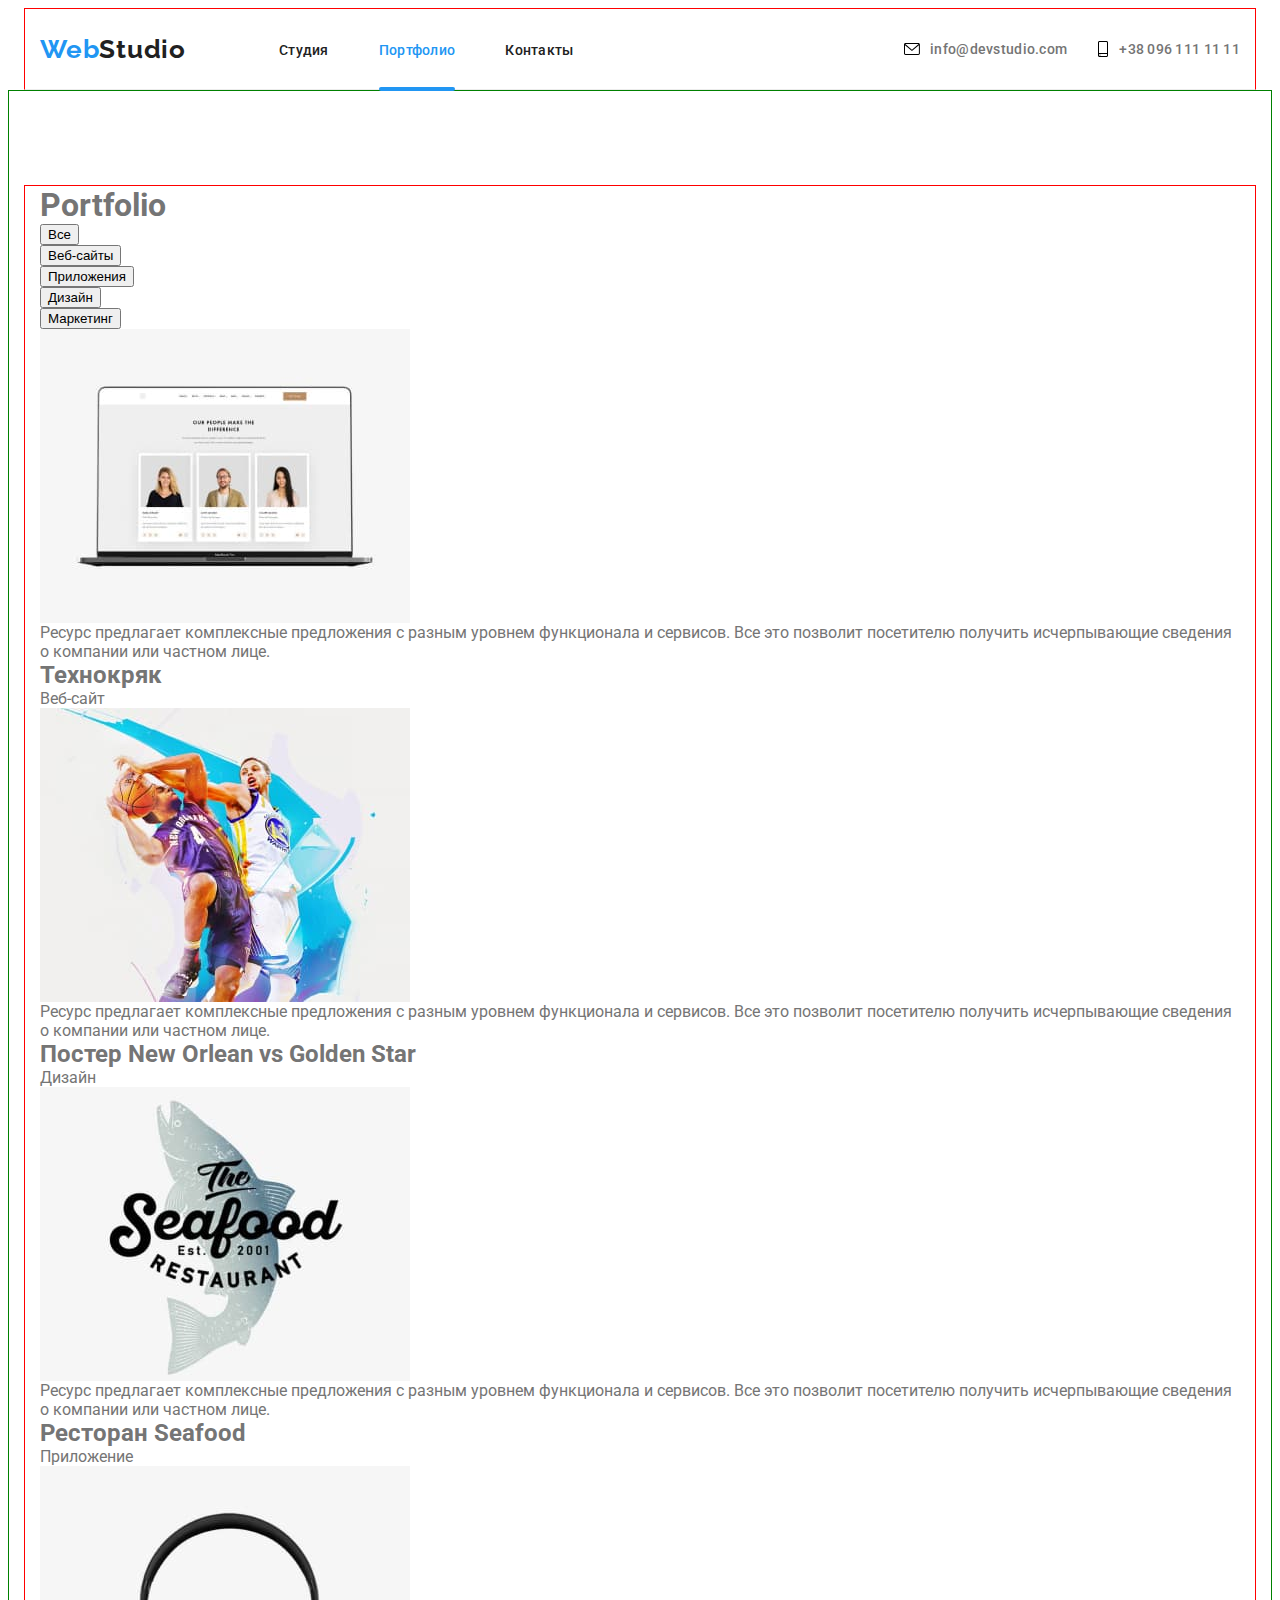
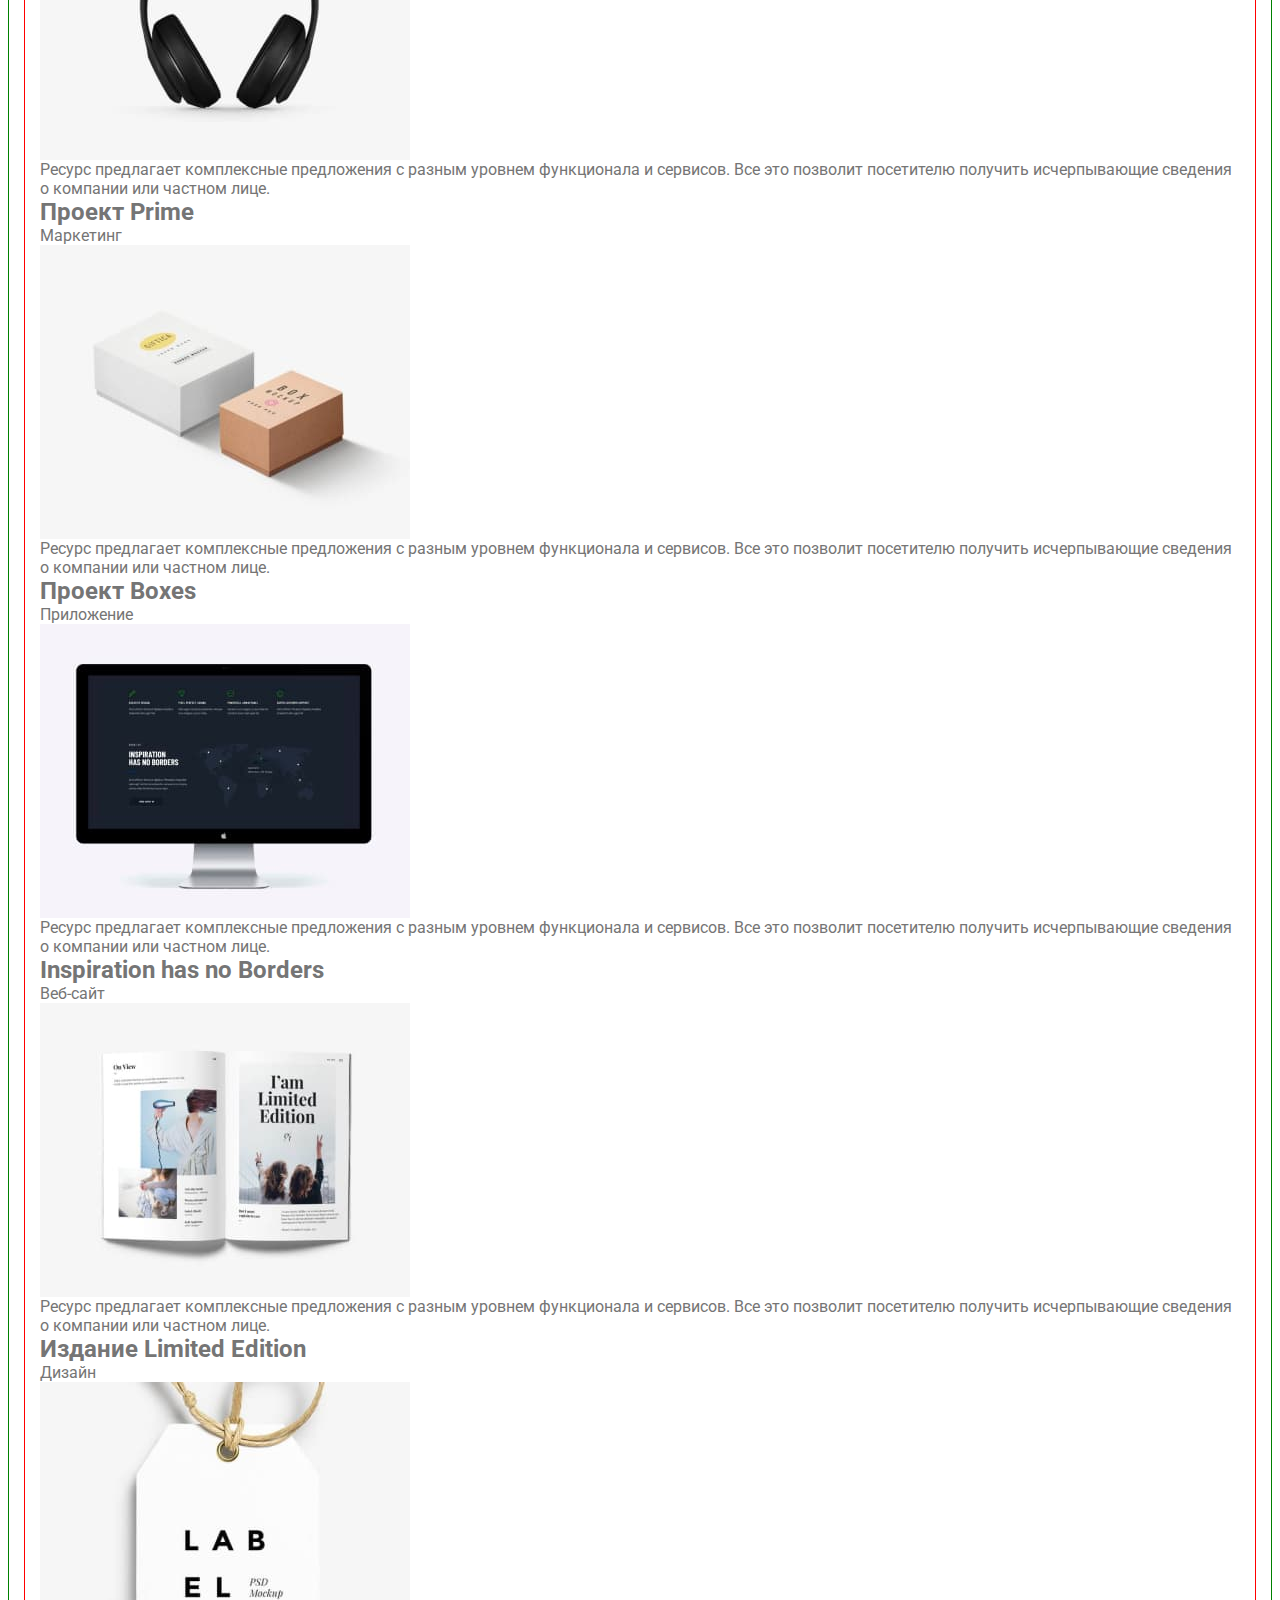
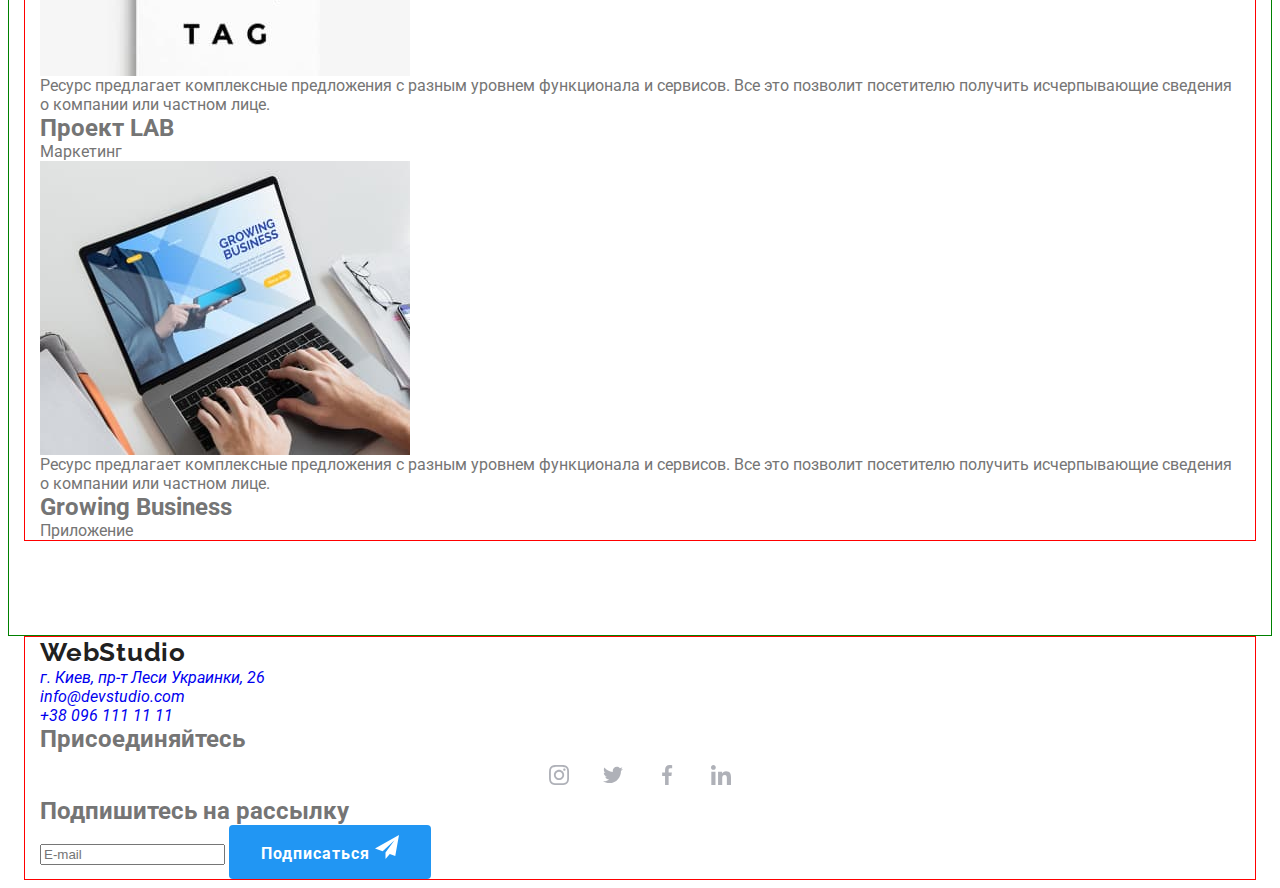
==== commit 6a6c95b0: "add sass" ====
--- a/portfolio.html
+++ b/portfolio.html
@@ -18,42 +18,36 @@
       crossorigin="anonymous"
       referrerpolicy="no-referrer"
     />
-    <link rel="stylesheet" href="./css/styles.css" />
+    <link rel="stylesheet" href="./css/main.min.css" />
   </head>
 
   <body>
-    <header class="header conteiner">
-      <div class="header__box">
-        <nav class="header__nav">
-          <div>
-            <a href="./index.html" lang="en" class="logo header__logo">
-              <span class="logo--accent">Web</span>Studio</a
-            >
-          </div>
-          <ul class="header__list">
-            <li class="header__li"><a href="./index.html" class="header__link">Студия</a></li>
-            <li class="header__li">
-              <a href="./portfolio.html" class="header__link header__link--active">Портфолио</a>
-            </li>
-            <li class="header__li"><a href="" class="header__link">Контакты</a></li>
-          </ul>
-        </nav>
+<header class="header conteiner">
         <div class="header__box">
-          <a href="mailto:info@devstudio.com" class="header__contact">
-            <svg width="16" height="12" class="header__icon">
-              <use href="./images/icons.svg#icon-envelope"></use>
-            </svg>
-            info@devstudio.com
-          </a>
-
-          <a href="tel:+38096111111" class="header__contact">
-            <svg width="12" height="16" class="header__icon">
-              <use href="./images/icons.svg#icon-smartphone"></use>
-            </svg>
-            +38 096 111 11 11</a
-          >
-        </div>
-      </div>
+            <nav class="header__nav">
+                <div><a href="./index.html" lang="en" class="logo header__logo"> <span class="logo--accent">Web</span>Studio</a>
+                </div>
+                <ul class="header__list">
+                    <li class="header__item"><a href="./index.html" class="header__link ">Студия</a></li>
+                    <li class="header__item"><a href="./portfolio.html" class="header__link header__link--active">Портфолио</a></li>
+                    <li class="header__item"><a href="" class="header__link">Контакты</a></li>
+                </ul>
+            </nav>
+        <div class="header__box">
+            <a href="mailto:info@devstudio.com" class="header__contact">
+                <svg width="16" height="12" class="header__icon">
+                    <use href="./images/icons.svg#icon-envelope"></use>
+                </svg>
+                info@devstudio.com </a>
+        
+            <a href="tel:+38096111111" class="header__contact">
+                <svg width="12" height="16" class="header__icon">
+                    <use href="./images/icons.svg#icon-smartphone"></use>
+                </svg>
+                +38 096 111 11 11</a>
+        </div>
+        </div>
+    
     </header>
 
     <main>
--- a/css/main.min.css
+++ b/css/main.min.css
@@ -0,0 +1 @@
+body{background-color:#fff;color:#757575;font-family:Roboto,sans-serif}h1,h2,h3,ul,p{margin:0;padding:0}img{display:block}li{list-style-type:none}a{text-decoration:none}.conteiner{width:1200px;margin-left:auto;margin-right:auto;padding-left:15px;padding-right:15px;border:1px solid red}.section{padding-top:94px;padding-bottom:94px;border:1px solid green}.header{border-bottom:1px solid #ececec}.header__box{display:flex;justify-content:space-between;align-items:center}.header__nav{display:flex;align-items:center}.header__list{display:flex}.header__item{position:relative}.header__item:not(:last-child){margin-right:50px}.header__box{display:flex}.header__link{color:#212121;font-weight:500;font-size:14px;line-height:1.17;letter-spacing:.02em;padding:32px 0;transition:color 250ms cubic-bezier(0.4, 0, 0.2, 1)}.header__link:hover,.header__link:focus{color:#2196f3}.logo{color:#212121;font-family:"Raleway";font-weight:700;font-size:26px;line-height:1.19;letter-spacing:.03em;transition:color 250ms cubic-bezier(0.4, 0, 0.2, 1)}.logo:hover,.logo:focus{color:#2196f3}.header__logo{margin-right:93px}.logo--accent{color:#2196f3}.header__link--active{color:#2196f3}.header__link--active::after{position:absolute;content:"";left:0;bottom:-32px;height:4px;width:100%;background-color:#2196f3;border-radius:2px}.header__contact{display:flex;align-items:center;color:#757575;font-weight:500;font-size:14px;line-height:1.17;letter-spacing:.02em;padding:32px 0;transition:color 250ms cubic-bezier(0.4, 0, 0.2, 1),fill 250ms cubic-bezier(0.4, 0, 0.2, 1)}.header__contact:first-child{margin-right:30px}.header__contact:hover,.header__contact:focus{fill:#2196f3}.header__contact:hover,.header__contact:focus{color:#2196f3}.header__icon{margin-right:10px}.hero{text-align:center;padding-top:200px;padding-bottom:200px;margin-left:auto;margin-right:auto;background:linear-gradient(to right, rgba(0, 0, 0, 0.1), rgba(0, 0, 0, 0.1)),url(../images/baner.jpg);background-repeat:no-repeat;background-size:cover;background-position:50% 50%}.hero__title{margin-bottom:30px;color:#fff;font-weight:900;font-size:44px;line-height:1.36;letter-spacing:.06em;text-transform:uppercase}.button{padding-top:10px;padding-left:32px;padding-bottom:10px;padding-right:32px;border-radius:4px;background-color:#2196f3;font-family:inherit;font-weight:700;font-size:16px;line-height:1.88;letter-spacing:.06em;color:#fff;border:none;cursor:pointer}.benefits__title{position:absolute;width:1px;height:1px;margin:-1px;border:0;padding:0;clip:rect(0 0 0 0);overflow:hidden}.benefits__list{display:flex;justify-content:space-between}.benefits__topic{margin-bottom:10px;font-weight:700;font-size:14px;line-height:1.14;letter-spacing:.03em;text-transform:uppercase;color:#212121}.benefits__item{width:270px}.benefits__box{display:flex;justify-content:center;align-items:center;margin-bottom:30px;width:270px;height:120px;background-color:#f5f4fa;border-radius:4px}.benefits__about{font-size:14px;line-height:1.71;letter-spacing:.03em}.work{padding-top:0}.work__list{display:flex;justify-content:space-between}.work__item{position:relative}.work__label{display:flex;justify-content:center;align-items:center;position:absolute;left:0;bottom:0;height:70px;width:100%;background-color:rgba(47,48,58,.8)}.work__topic{font-weight:700;font-size:14px;line-height:1.14;text-align:center;letter-spacing:.03em;text-transform:uppercase;color:#fff}.work__title{margin-bottom:50px;font-weight:700;font-size:36px;line-height:1.17;text-align:center;letter-spacing:.03em;color:#212121}.comand__title{margin-bottom:50px;font-weight:700;font-size:36px;line-height:1.17;text-align:center;letter-spacing:.03em;color:#212121}.comand{background:#f5f4fa}.comand__list{display:flex;justify-content:space-between}.comand__box{padding-top:30px;padding-bottom:30px;font-weight:400;font-size:16px;letter-spacing:.03em}.comand__topic{margin-bottom:10px;font-weight:500;font-size:16px;line-height:1.19;color:#212121;text-align:center}.comand__item{width:270px;background:#fff;box-shadow:0px 1px 3px rgba(0,0,0,.12),0px 1px 1px rgba(0,0,0,.14),0px 2px 1px rgba(0,0,0,.2);border-radius:0px 0px 4px 4px}.comand__about{text-align:center}.social{display:flex;justify-content:center}.comand__social{margin-top:16px}.social__link{display:flex;justify-content:center;align-items:center;width:44px;height:44px;border-radius:50%;background-color:rgba(0,0,0,0);fill:#afb1b8;transition:fill 250ms cubic-bezier(0.4, 0, 0.2, 1),background-color 250ms cubic-bezier(0.4, 0, 0.2, 1)}.social__link:hover,.social__link:focus{fill:#fff;background-color:#2196f3}.social__item:not(:last-child){margin-right:10px}/*# sourceMappingURL=main.min.css.map */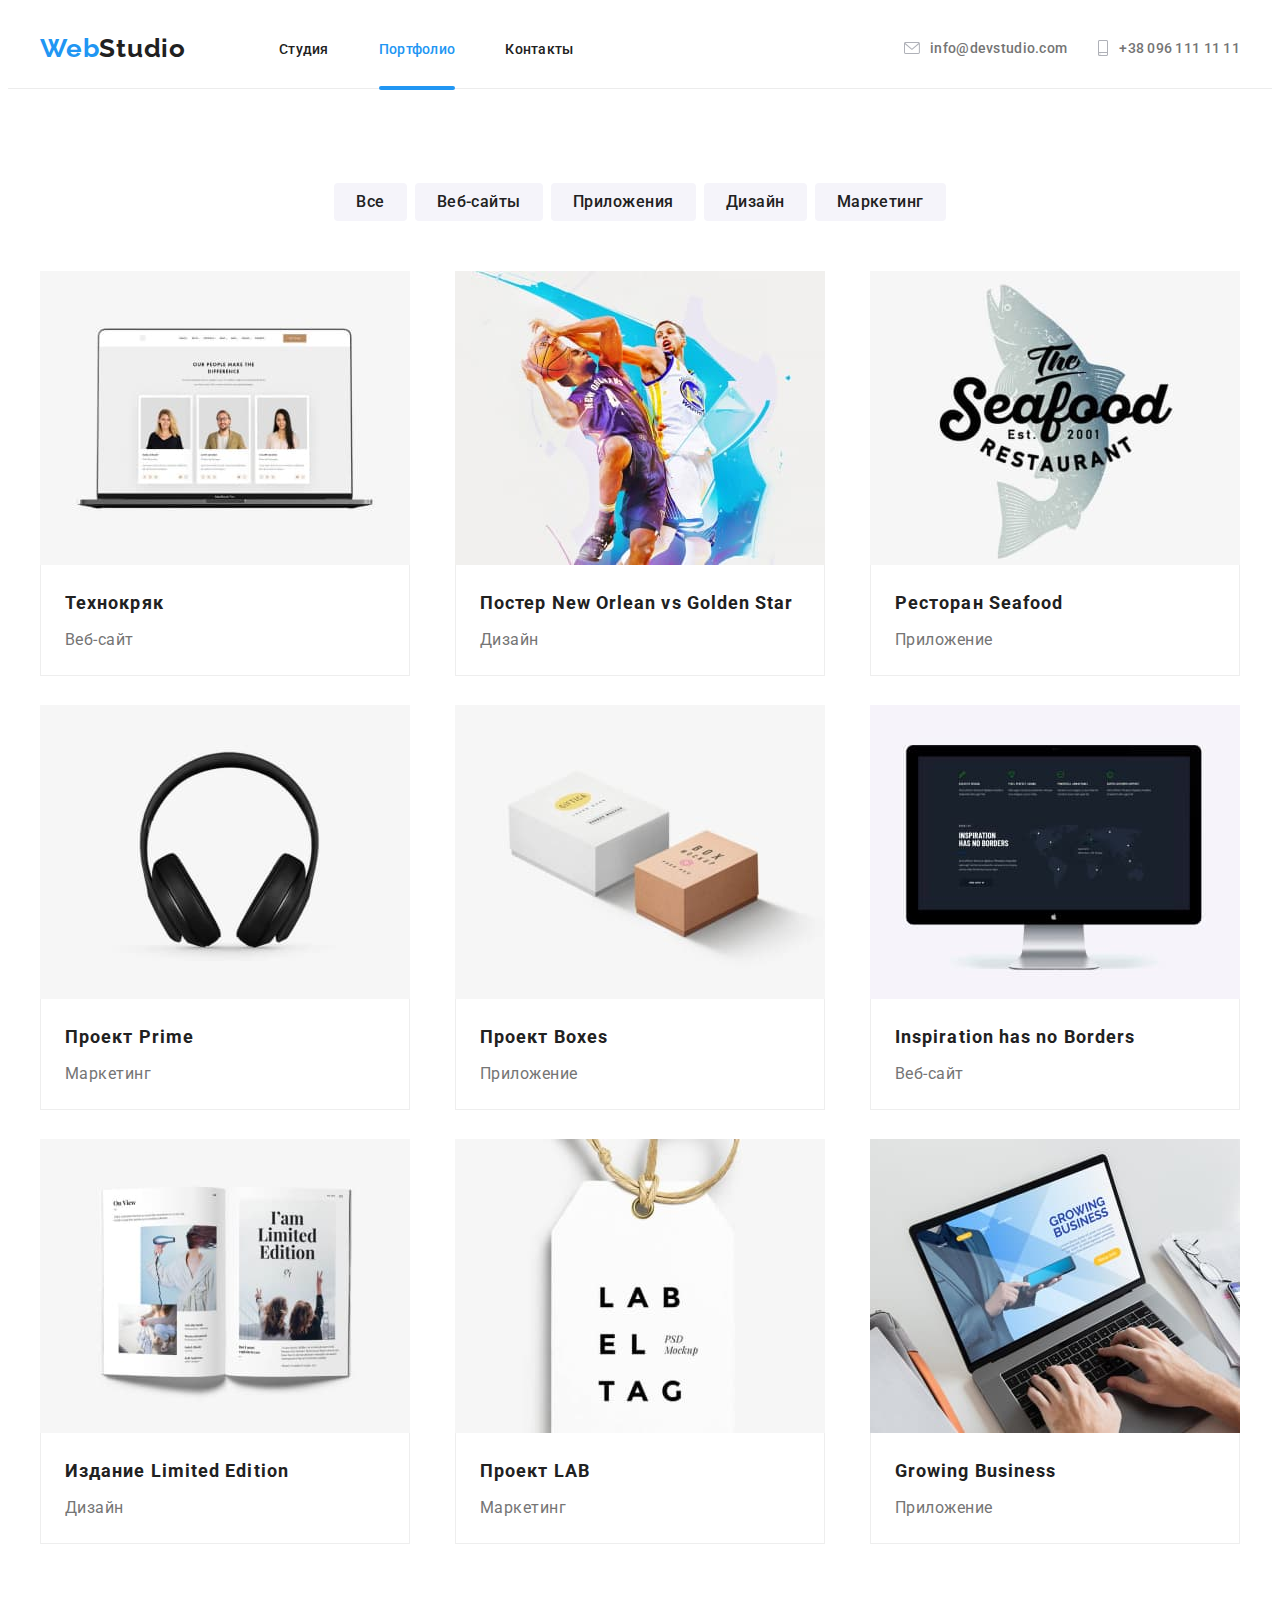
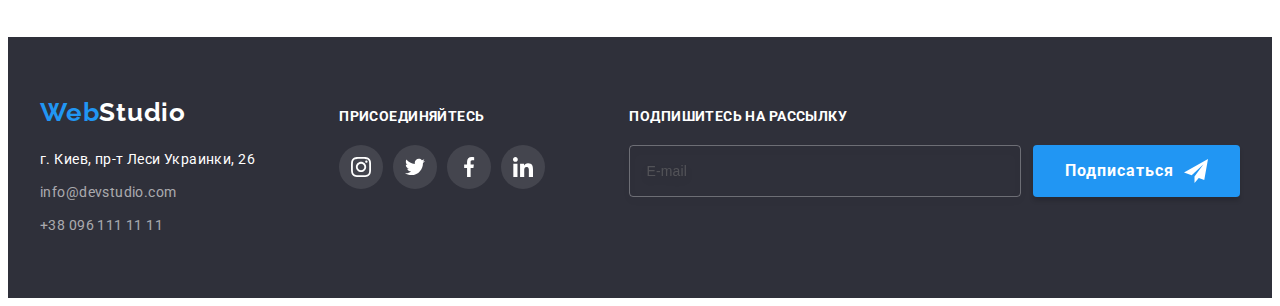
==== commit 97c4d2f9: "after remark#1" ====
--- a/portfolio.html
+++ b/portfolio.html
@@ -22,8 +22,8 @@
   </head>
 
   <body>
-<header class="header conteiner">
-        <div class="header__box">
+<header class="header">
+        <div class="header__box conteiner">
             <nav class="header__nav">
                 <div><a href="./index.html" lang="en" class="logo header__logo"> <span class="logo--accent">Web</span>Studio</a>
                 </div>
--- a/css/main.min.css
+++ b/css/main.min.css
@@ -1 +1 @@
-body{background-color:#fff;color:#757575;font-family:Roboto,sans-serif}h1,h2,h3,ul,p{margin:0;padding:0}img{display:block}li{list-style-type:none}a{text-decoration:none}.conteiner{width:1200px;margin-left:auto;margin-right:auto;padding-left:15px;padding-right:15px;border:1px solid red}.section{padding-top:94px;padding-bottom:94px;border:1px solid green}.header{border-bottom:1px solid #ececec}.header__box{display:flex;justify-content:space-between;align-items:center}.header__nav{display:flex;align-items:center}.header__list{display:flex}.header__item{position:relative}.header__item:not(:last-child){margin-right:50px}.header__box{display:flex}.header__link{color:#212121;font-weight:500;font-size:14px;line-height:1.17;letter-spacing:.02em;padding:32px 0;transition:color 250ms cubic-bezier(0.4, 0, 0.2, 1)}.header__link:hover,.header__link:focus{color:#2196f3}.logo{color:#212121;font-family:"Raleway";font-weight:700;font-size:26px;line-height:1.19;letter-spacing:.03em;transition:color 250ms cubic-bezier(0.4, 0, 0.2, 1)}.logo:hover,.logo:focus{color:#2196f3}.header__logo{margin-right:93px}.logo--accent{color:#2196f3}.header__link--active{color:#2196f3}.header__link--active::after{position:absolute;content:"";left:0;bottom:-32px;height:4px;width:100%;background-color:#2196f3;border-radius:2px}.header__contact{display:flex;align-items:center;color:#757575;font-weight:500;font-size:14px;line-height:1.17;letter-spacing:.02em;padding:32px 0;transition:color 250ms cubic-bezier(0.4, 0, 0.2, 1),fill 250ms cubic-bezier(0.4, 0, 0.2, 1)}.header__contact:first-child{margin-right:30px}.header__contact:hover,.header__contact:focus{fill:#2196f3}.header__contact:hover,.header__contact:focus{color:#2196f3}.header__icon{margin-right:10px}.hero{text-align:center;padding-top:200px;padding-bottom:200px;margin-left:auto;margin-right:auto;background:linear-gradient(to right, rgba(0, 0, 0, 0.1), rgba(0, 0, 0, 0.1)),url(../images/baner.jpg);background-repeat:no-repeat;background-size:cover;background-position:50% 50%}.hero__title{margin-bottom:30px;color:#fff;font-weight:900;font-size:44px;line-height:1.36;letter-spacing:.06em;text-transform:uppercase}.button{padding-top:10px;padding-left:32px;padding-bottom:10px;padding-right:32px;border-radius:4px;background-color:#2196f3;font-family:inherit;font-weight:700;font-size:16px;line-height:1.88;letter-spacing:.06em;color:#fff;border:none;cursor:pointer}.benefits__title{position:absolute;width:1px;height:1px;margin:-1px;border:0;padding:0;clip:rect(0 0 0 0);overflow:hidden}.benefits__list{display:flex;justify-content:space-between}.benefits__topic{margin-bottom:10px;font-weight:700;font-size:14px;line-height:1.14;letter-spacing:.03em;text-transform:uppercase;color:#212121}.benefits__item{width:270px}.benefits__box{display:flex;justify-content:center;align-items:center;margin-bottom:30px;width:270px;height:120px;background-color:#f5f4fa;border-radius:4px}.benefits__about{font-size:14px;line-height:1.71;letter-spacing:.03em}.work{padding-top:0}.work__list{display:flex;justify-content:space-between}.work__item{position:relative}.work__label{display:flex;justify-content:center;align-items:center;position:absolute;left:0;bottom:0;height:70px;width:100%;background-color:rgba(47,48,58,.8)}.work__topic{font-weight:700;font-size:14px;line-height:1.14;text-align:center;letter-spacing:.03em;text-transform:uppercase;color:#fff}.work__title{margin-bottom:50px;font-weight:700;font-size:36px;line-height:1.17;text-align:center;letter-spacing:.03em;color:#212121}.comand__title{margin-bottom:50px;font-weight:700;font-size:36px;line-height:1.17;text-align:center;letter-spacing:.03em;color:#212121}.comand{background:#f5f4fa}.comand__list{display:flex;justify-content:space-between}.comand__box{padding-top:30px;padding-bottom:30px;font-weight:400;font-size:16px;letter-spacing:.03em}.comand__topic{margin-bottom:10px;font-weight:500;font-size:16px;line-height:1.19;color:#212121;text-align:center}.comand__item{width:270px;background:#fff;box-shadow:0px 1px 3px rgba(0,0,0,.12),0px 1px 1px rgba(0,0,0,.14),0px 2px 1px rgba(0,0,0,.2);border-radius:0px 0px 4px 4px}.comand__about{text-align:center}.social{display:flex;justify-content:center}.comand__social{margin-top:16px}.social__link{display:flex;justify-content:center;align-items:center;width:44px;height:44px;border-radius:50%;background-color:rgba(0,0,0,0);fill:#afb1b8;transition:fill 250ms cubic-bezier(0.4, 0, 0.2, 1),background-color 250ms cubic-bezier(0.4, 0, 0.2, 1)}.social__link:hover,.social__link:focus{fill:#fff;background-color:#2196f3}.social__item:not(:last-child){margin-right:10px}/*# sourceMappingURL=main.min.css.map */+body{background-color:#fff;color:#757575;font-family:Roboto,sans-serif}h1,h2,h3,ul,p{margin:0;padding:0}img{display:block}li{list-style-type:none}a{text-decoration:none}.conteiner{width:1200px;margin-left:auto;margin-right:auto;padding-left:15px;padding-right:15px}.section{padding-top:94px;padding-bottom:94px}.header{border-bottom:1px solid #ececec}.header__box{display:-webkit-box;display:-ms-flexbox;display:flex;-webkit-box-pack:justify;-ms-flex-pack:justify;justify-content:space-between;-webkit-box-align:center;-ms-flex-align:center;align-items:center}.header__nav{display:-webkit-box;display:-ms-flexbox;display:flex;-webkit-box-align:center;-ms-flex-align:center;align-items:center}.header__list{display:-webkit-box;display:-ms-flexbox;display:flex}.header__item{position:relative}.header__item:not(:last-child){margin-right:50px}.header__box{display:-webkit-box;display:-ms-flexbox;display:flex}.header__link{color:#212121;font-weight:500;font-size:14px;line-height:1.17;letter-spacing:.02em;padding:32px 0;-webkit-transition:color 250ms cubic-bezier(0.4, 0, 0.2, 1);transition:color 250ms cubic-bezier(0.4, 0, 0.2, 1)}.header__link:hover,.header__link:focus{color:#2196f3}.logo{color:#212121;font-family:"Raleway";font-weight:700;font-size:26px;line-height:1.19;letter-spacing:.03em;-webkit-transition:color 250ms cubic-bezier(0.4, 0, 0.2, 1);transition:color 250ms cubic-bezier(0.4, 0, 0.2, 1)}.logo:hover,.logo:focus{color:#2196f3}.header__logo{margin-right:93px}.logo--accent{color:#2196f3}.header__link--active{color:#2196f3}.header__link--active::after{position:absolute;content:"";left:0;bottom:-32px;height:4px;width:100%;background-color:#2196f3;border-radius:2px}.header__contact{display:-webkit-box;display:-ms-flexbox;display:flex;-webkit-box-align:center;-ms-flex-align:center;align-items:center;color:#757575;font-weight:500;font-size:14px;line-height:1.17;letter-spacing:.02em;padding:32px 0;fill:#afb1b8;-webkit-transition:color 250ms cubic-bezier(0.4, 0, 0.2, 1),fill 250ms cubic-bezier(0.4, 0, 0.2, 1);transition:color 250ms cubic-bezier(0.4, 0, 0.2, 1),fill 250ms cubic-bezier(0.4, 0, 0.2, 1)}.header__contact:first-child{margin-right:30px}.header__contact:hover,.header__contact:focus{fill:#2196f3}.header__contact:hover,.header__contact:focus{color:#2196f3}.header__icon{margin-right:10px}.hero{text-align:center;padding-top:200px;padding-bottom:200px;margin-left:auto;margin-right:auto;background:-webkit-gradient(linear, left top, right top, from(rgba(0, 0, 0, 0.1)), to(rgba(0, 0, 0, 0.1))),url(../images/foto.jpg);background:linear-gradient(to right, rgba(0, 0, 0, 0.1), rgba(0, 0, 0, 0.1)),url(../images/foto.jpg);background-repeat:no-repeat;background-size:cover;background-position:50% 50%}.hero__title{margin-bottom:30px;color:#fff;font-weight:900;font-size:44px;line-height:1.36;letter-spacing:.06em;text-transform:uppercase}.button{padding-top:10px;padding-left:32px;padding-bottom:10px;padding-right:32px;border-radius:4px;background-color:#2196f3;font-family:inherit;font-weight:700;font-size:16px;line-height:1.88;letter-spacing:.06em;color:#fff;border:none;cursor:pointer}.benefits__title{position:absolute;width:1px;height:1px;margin:-1px;border:0;padding:0;clip:rect(0 0 0 0);overflow:hidden}.benefits__list{display:-webkit-box;display:-ms-flexbox;display:flex;-webkit-box-pack:justify;-ms-flex-pack:justify;justify-content:space-between}.benefits__topic{margin-bottom:10px;font-weight:700;font-size:14px;line-height:1.14;letter-spacing:.03em;text-transform:uppercase;color:#212121}.benefits__item{width:270px}.benefits__box{display:-webkit-box;display:-ms-flexbox;display:flex;-webkit-box-pack:center;-ms-flex-pack:center;justify-content:center;-webkit-box-align:center;-ms-flex-align:center;align-items:center;margin-bottom:30px;width:270px;height:120px;background-color:#f5f4fa;border-radius:4px}.benefits__about{font-size:14px;line-height:1.71;letter-spacing:.03em}.work{padding-top:0}.work__list{display:-webkit-box;display:-ms-flexbox;display:flex;-webkit-box-pack:justify;-ms-flex-pack:justify;justify-content:space-between}.work__item{position:relative}.work__label{display:-webkit-box;display:-ms-flexbox;display:flex;-webkit-box-pack:center;-ms-flex-pack:center;justify-content:center;-webkit-box-align:center;-ms-flex-align:center;align-items:center;position:absolute;left:0;bottom:0;height:70px;width:100%;background-color:rgba(47,48,58,.8)}.work__topic{font-weight:700;font-size:14px;line-height:1.14;text-align:center;letter-spacing:.03em;text-transform:uppercase;color:#fff}.work__title{margin-bottom:50px;font-weight:700;font-size:36px;line-height:1.17;text-align:center;letter-spacing:.03em;color:#212121}.comand__title{margin-bottom:50px;font-weight:700;font-size:36px;line-height:1.17;text-align:center;letter-spacing:.03em;color:#212121}.comand{background:#f5f4fa}.comand__list{display:-webkit-box;display:-ms-flexbox;display:flex;-webkit-box-pack:justify;-ms-flex-pack:justify;justify-content:space-between}.comand__box{padding-top:30px;padding-bottom:30px;font-weight:400;font-size:16px;letter-spacing:.03em}.comand__topic{margin-bottom:10px;font-weight:500;font-size:16px;line-height:1.19;color:#212121;text-align:center}.comand__item{width:270px;background:#fff;-webkit-box-shadow:0px 1px 3px rgba(0,0,0,.12),0px 1px 1px rgba(0,0,0,.14),0px 2px 1px rgba(0,0,0,.2);box-shadow:0px 1px 3px rgba(0,0,0,.12),0px 1px 1px rgba(0,0,0,.14),0px 2px 1px rgba(0,0,0,.2);border-radius:0px 0px 4px 4px}.comand__about{text-align:center}.social{display:-webkit-box;display:-ms-flexbox;display:flex;-webkit-box-pack:center;-ms-flex-pack:center;justify-content:center}.comand__social{margin-top:16px}.social__link{display:-webkit-box;display:-ms-flexbox;display:flex;-webkit-box-pack:center;-ms-flex-pack:center;justify-content:center;-webkit-box-align:center;-ms-flex-align:center;align-items:center;width:44px;height:44px;border-radius:50%;background-color:rgba(0,0,0,0);fill:#afb1b8;-webkit-transition:fill 250ms cubic-bezier(0.4, 0, 0.2, 1),background-color 250ms cubic-bezier(0.4, 0, 0.2, 1);transition:fill 250ms cubic-bezier(0.4, 0, 0.2, 1),background-color 250ms cubic-bezier(0.4, 0, 0.2, 1)}.social__link:hover,.social__link:focus{fill:#fff;background-color:#2196f3}.social__item:not(:last-child){margin-right:10px}.clients__title{margin-bottom:50px;font-weight:700;font-size:36px;line-height:1.17;text-align:center;letter-spacing:.03em;color:#212121}.clients__list{display:-webkit-box;display:-ms-flexbox;display:flex;-webkit-box-pack:justify;-ms-flex-pack:justify;justify-content:space-between}.clients__link{display:-webkit-box;display:-ms-flexbox;display:flex;-webkit-box-pack:center;-ms-flex-pack:center;justify-content:center;-webkit-box-align:center;-ms-flex-align:center;align-items:center;width:170px;height:92px;border:1px solid #afb1b8;fill:#afb1b8;border-radius:4px;-webkit-transition:fill 200ms cubic-bezier(0.4, 0, 0.2, 1),border-color 250ms cubic-bezier(0.4, 0, 0.2, 1);transition:fill 200ms cubic-bezier(0.4, 0, 0.2, 1),border-color 250ms cubic-bezier(0.4, 0, 0.2, 1)}.clients__link:hover,.clients__link:focus{border-color:#2196f3;fill:#2196f3}.footer{background-color:#2f303a;width:100%}.footer__conteiner{display:-webkit-box;display:-ms-flexbox;display:flex;-webkit-box-pack:justify;-ms-flex-pack:justify;justify-content:space-between;-webkit-box-align:baseline;-ms-flex-align:baseline;align-items:baseline;padding:60px 0}.footer__logo{color:#fff}.footer__logo--accent{color:#2196f3}.address__item:first-child{margin-top:20px}.address__item:not(:first-child){margin-top:9px}.address__item{font-style:normal}.address__link{color:#fff;display:inline-block;font-size:14px;line-height:1.71;letter-spacing:.03em}.address__link--color{color:rgba(255,255,255,.6)}.footer__title{margin-bottom:20px;font-weight:700;font-size:14px;line-height:1.14;letter-spacing:.03em;text-transform:uppercase;color:#fff}.footer__link--color{background-color:rgba(255,255,255,.1);fill:#fff}.form__box{display:-webkit-box;display:-ms-flexbox;display:flex}.form__title{margin-bottom:20px;font-weight:700;font-size:14px;line-height:1.14;letter-spacing:.03em;text-transform:uppercase;color:#fff}.form__email{width:358px;background-color:inherit;padding:15px 16px;margin-right:12px;font-weight:400;font-size:16px;line-height:1.25;letter-spacing:.03em;color:rgba(255,255,255,.6);border:1px solid rgba(255,255,255,.3);-webkit-filter:drop-shadow(0px 4px 4px rgba(0, 0, 0, 0.15));filter:drop-shadow(0px 4px 4px rgba(0, 0, 0, 0.15));border-radius:4px}.form__button{display:-webkit-box;display:-ms-flexbox;display:flex;-webkit-box-pack:justify;-ms-flex-pack:justify;justify-content:space-between;-webkit-box-align:center;-ms-flex-align:center;align-items:center}.form__action{padding-right:10px}.portfolio__title{position:absolute;width:1px;height:1px;margin:-1px;border:0;padding:0;clip:rect(0 0 0 0);overflow:hidden}.filter{display:-webkit-box;display:-ms-flexbox;display:flex;-webkit-box-pack:center;-ms-flex-pack:center;justify-content:center;margin-bottom:50px}.filter__button{display:inline-block;padding-left:22px;padding-bottom:6px;padding-right:22px;padding-top:6px;border-radius:4px;background-color:#f5f4fa;font-family:inherit;font-weight:500;font-size:16px;line-height:1.62;text-align:center;letter-spacing:.03em;color:#212121;border:none;list-style-type:none;cursor:pointer;-webkit-transition:background-color 250ms cubic-bezier(0.4, 0, 0.2, 1),color 250ms cubic-bezier(0.4, 0, 0.2, 1),-webkit-box-shadow 250ms cubic-bezier(0.4, 0, 0.2, 1);transition:background-color 250ms cubic-bezier(0.4, 0, 0.2, 1),color 250ms cubic-bezier(0.4, 0, 0.2, 1),-webkit-box-shadow 250ms cubic-bezier(0.4, 0, 0.2, 1);transition:background-color 250ms cubic-bezier(0.4, 0, 0.2, 1),color 250ms cubic-bezier(0.4, 0, 0.2, 1),box-shadow 250ms cubic-bezier(0.4, 0, 0.2, 1);transition:background-color 250ms cubic-bezier(0.4, 0, 0.2, 1),color 250ms cubic-bezier(0.4, 0, 0.2, 1),box-shadow 250ms cubic-bezier(0.4, 0, 0.2, 1),-webkit-box-shadow 250ms cubic-bezier(0.4, 0, 0.2, 1)}.filter__item:not(:last-child){margin-right:8px}.filter__button:hover,.filter__button:focus{background-color:#2196f3;color:#fff;-webkit-box-shadow:0px 3px 1px rgba(0,0,0,.1),0px 1px 2px rgba(0,0,0,.08),0px 2px 2px rgba(0,0,0,.12);box-shadow:0px 3px 1px rgba(0,0,0,.1),0px 1px 2px rgba(0,0,0,.08),0px 2px 2px rgba(0,0,0,.12)}.examples{display:-webkit-box;display:-ms-flexbox;display:flex;-ms-flex-wrap:wrap;flex-wrap:wrap;-webkit-box-pack:justify;-ms-flex-pack:justify;justify-content:space-between}.examples__box{position:relative;overflow:hidden}.examples__hover{position:absolute;left:0;top:0;background-color:rgba(33,150,243,.9);height:100%;width:100%;padding:63px 24px;-webkit-transform:translateY(100%);transform:translateY(100%);-webkit-transition:-webkit-transform 250ms cubic-bezier(0.4, 0, 0.2, 1);transition:-webkit-transform 250ms cubic-bezier(0.4, 0, 0.2, 1);transition:transform 250ms cubic-bezier(0.4, 0, 0.2, 1);transition:transform 250ms cubic-bezier(0.4, 0, 0.2, 1), -webkit-transform 250ms cubic-bezier(0.4, 0, 0.2, 1);font-size:18px;line-height:1.56;letter-spacing:.03em;color:#fff}.examples__item:hover .examples__hover{-webkit-transform:translateY(0);transform:translateY(0)}.examples__title{margin-bottom:4px;font-weight:700;font-size:18px;line-height:2;letter-spacing:.06em;color:#212121}.examples__item{height:404px;width:370px;margin-bottom:30px;-webkit-transition:-webkit-box-shadow 250ms cubic-bezier(0.4, 0, 0.2, 1);transition:-webkit-box-shadow 250ms cubic-bezier(0.4, 0, 0.2, 1);transition:box-shadow 250ms cubic-bezier(0.4, 0, 0.2, 1);transition:box-shadow 250ms cubic-bezier(0.4, 0, 0.2, 1), -webkit-box-shadow 250ms cubic-bezier(0.4, 0, 0.2, 1)}.examples__item:nth-last-child(-n+3){margin-bottom:0}.examples__item:hover,.examples__item:focus{-webkit-box-shadow:0px 1px 1px rgba(0,0,0,.12),0px 4px 4px rgba(0,0,0,.06),1px 4px 6px rgba(0,0,0,.16);box-shadow:0px 1px 1px rgba(0,0,0,.12),0px 4px 4px rgba(0,0,0,.06),1px 4px 6px rgba(0,0,0,.16)}.examples__about{padding-top:20px;padding-right:24px;padding-bottom:20px;padding-left:24px;border:#eee solid 1px;border-top:none}.examples__chapter{font-size:16px;line-height:1.88;letter-spacing:.03em}.backdrop{position:fixed;top:0;left:0;background-color:rgba(0,0,0,.2);height:100%;width:100%;visibility:visible;opacity:1;-webkit-transform:scale(1);transform:scale(1);-webkit-transition:opacity 250ms cubic-bezier(0.4, 0, 0.2, 1),visibility 250ms cubic-bezier(0.4, 0, 0.2, 1),-webkit-transform 250ms cubic-bezier(0.4, 0, 0.2, 1);transition:opacity 250ms cubic-bezier(0.4, 0, 0.2, 1),visibility 250ms cubic-bezier(0.4, 0, 0.2, 1),-webkit-transform 250ms cubic-bezier(0.4, 0, 0.2, 1);transition:opacity 250ms cubic-bezier(0.4, 0, 0.2, 1),transform 250ms cubic-bezier(0.4, 0, 0.2, 1),visibility 250ms cubic-bezier(0.4, 0, 0.2, 1);transition:opacity 250ms cubic-bezier(0.4, 0, 0.2, 1),transform 250ms cubic-bezier(0.4, 0, 0.2, 1),visibility 250ms cubic-bezier(0.4, 0, 0.2, 1),-webkit-transform 250ms cubic-bezier(0.4, 0, 0.2, 1)}.backdrop.is-hidden{visibility:hidden;pointer-events:none;opacity:0;-webkit-transform:scale(0.1);transform:scale(0.1)}.modal{position:absolute;top:50%;left:50%;-webkit-transform:translate(-50%, -50%);transform:translate(-50%, -50%);width:528px;height:581px;background-color:#fff;-webkit-box-shadow:0px 1px 3px rgba(0,0,0,.12),0px 1px 1px rgba(0,0,0,.14),0px 2px 1px rgba(0,0,0,.2);box-shadow:0px 1px 3px rgba(0,0,0,.12),0px 1px 1px rgba(0,0,0,.14),0px 2px 1px rgba(0,0,0,.2);border-radius:4px}.bid__close{display:-webkit-box;display:-ms-flexbox;display:flex;-webkit-box-pack:center;-ms-flex-pack:center;justify-content:center;-webkit-box-align:center;-ms-flex-align:center;align-items:center;fill:#212121;position:absolute;top:8px;right:8px;height:30px;width:30px;background-color:#fff;border:1px solid rgba(0,0,0,.1);border-radius:50%;cursor:pointer;fill:#212121;-webkit-transition:fill 250ms cubic-bezier(0.4, 0, 0.2, 1);transition:fill 250ms cubic-bezier(0.4, 0, 0.2, 1)}.bid{padding:40px;display:-webkit-box;display:-ms-flexbox;display:flex;-webkit-box-orient:vertical;-webkit-box-direction:normal;-ms-flex-direction:column;flex-direction:column}.bid__title{margin-bottom:12px;font-weight:700;font-size:20px;line-height:1.15;text-align:center;letter-spacing:.03em;color:#212121}.bid__field{position:relative;margin-bottom:10px}.bid__label{display:block;margin-bottom:4px;font-weight:400;font-size:12px;line-height:1.17;letter-spacing:.01em;color:#757575}.bid__input{display:inline-block;width:100%;height:40px;padding-left:42px;border:1px solid rgba(33,33,33,.2);border-radius:4px;cursor:pointer;-webkit-transition:border-color 250ms cubic-bezier(0.4, 0, 0.2, 1);transition:border-color 250ms cubic-bezier(0.4, 0, 0.2, 1)}.bid__icon{display:inline-block;position:absolute;bottom:7px;left:14px;fill:#212121;-webkit-transition:fill 250ms cubic-bezier(0.4, 0, 0.2, 1);transition:fill 250ms cubic-bezier(0.4, 0, 0.2, 1)}.bid__input:focus,.bid__input:hover{border-color:#2196f3}.bid__input:focus+.bid__icon{fill:#2196f3}.bid__input:focus{outline:none}.bid__texterea:focus,.bid__texterea:hover{border-color:#2196f3}.bid__texterea:focus{outline:none}.bid__close:focus,.bid__close:hover{fill:#2196f3}.bid__coment{position:relative}.bid__texterea{resize:none;width:100%;height:120px;padding:12px 16px;border:1px solid rgba(33,33,33,.2);border-radius:4px;cursor:pointer;-webkit-transition:border-color 250ms cubic-bezier(0.4, 0, 0.2, 1);transition:border-color 250ms cubic-bezier(0.4, 0, 0.2, 1)}::-webkit-input-placeholder{font-weight:400;font-size:14px;line-height:1.14;letter-spacing:.01em;color:rgba(117,117,117,.5)}::-moz-placeholder{font-weight:400;font-size:14px;line-height:1.14;letter-spacing:.01em;color:rgba(117,117,117,.5)}:-ms-input-placeholder{font-weight:400;font-size:14px;line-height:1.14;letter-spacing:.01em;color:rgba(117,117,117,.5)}::-ms-input-placeholder{font-weight:400;font-size:14px;line-height:1.14;letter-spacing:.01em;color:rgba(117,117,117,.5)}::placeholder{font-weight:400;font-size:14px;line-height:1.14;letter-spacing:.01em;color:rgba(117,117,117,.5)}.bid__checkbox{margin-top:20px;position:relative;margin-bottom:30px}.bid__checkbox--hid{position:absolute;width:1px;height:1px;margin:-1px;border:0;padding:0;clip:rect(0 0 0 0);overflow:hidden}.bid__checkicon{display:inline-block;position:absolute;top:3px;left:14px;width:16px;height:15px;fill:rgba(0,0,0,0);border:1px solid #212121;border-radius:2px;-webkit-transition:fill 250ms cubic-bezier(0.4, 0, 0.2, 1);transition:fill 250ms cubic-bezier(0.4, 0, 0.2, 1)}.bid__policy{font-weight:400;font-size:14px;line-height:1.71;letter-spacing:.03em;color:#757575;margin-left:36px}.bid__checkbox--hid:checked+.bid__checkicon{fill:#2196f3}.bid__border{display:inline-block;position:absolute;top:-1px;left:-1px}.bid__pact{color:#2196f3;text-decoration:underline}.button{margin:0 auto;-webkit-box-shadow:0px 4px 4px rgba(0,0,0,.15);box-shadow:0px 4px 4px rgba(0,0,0,.15);border-radius:4px}/*# sourceMappingURL=main.min.css.map */